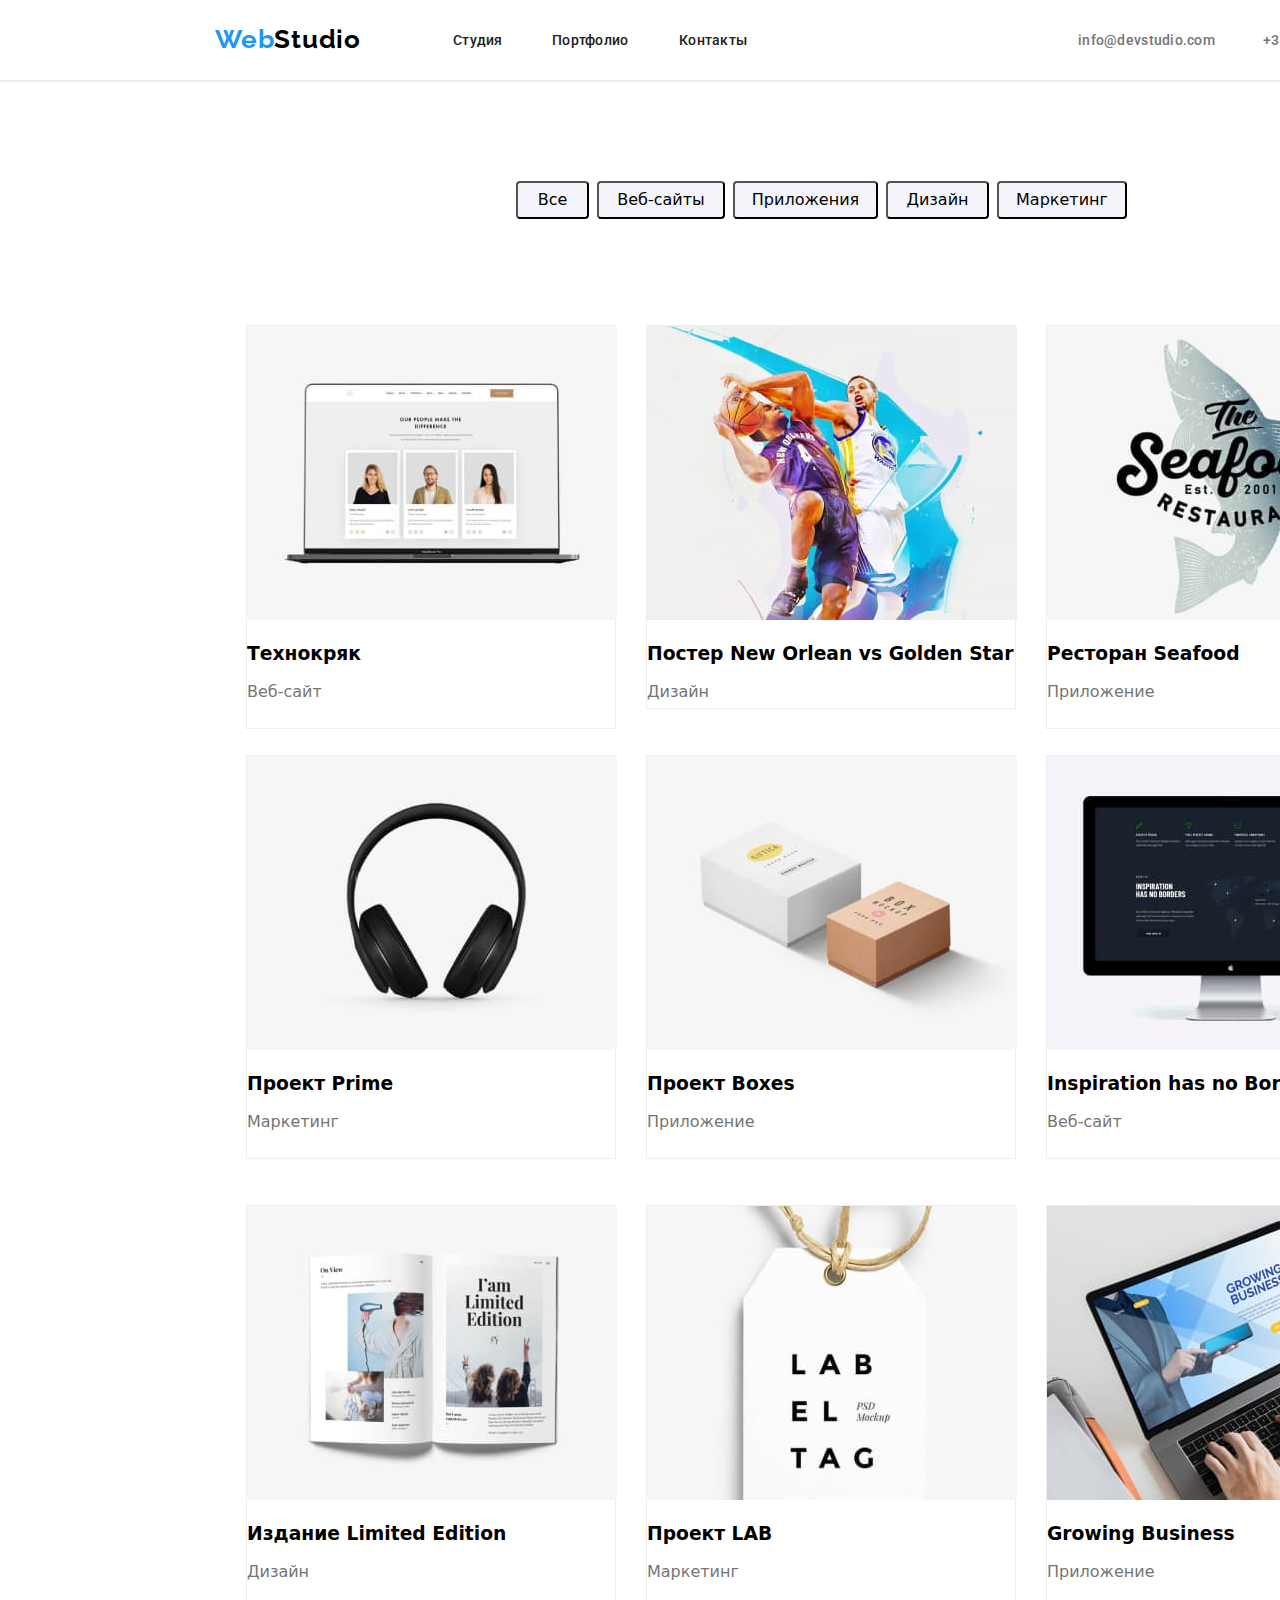
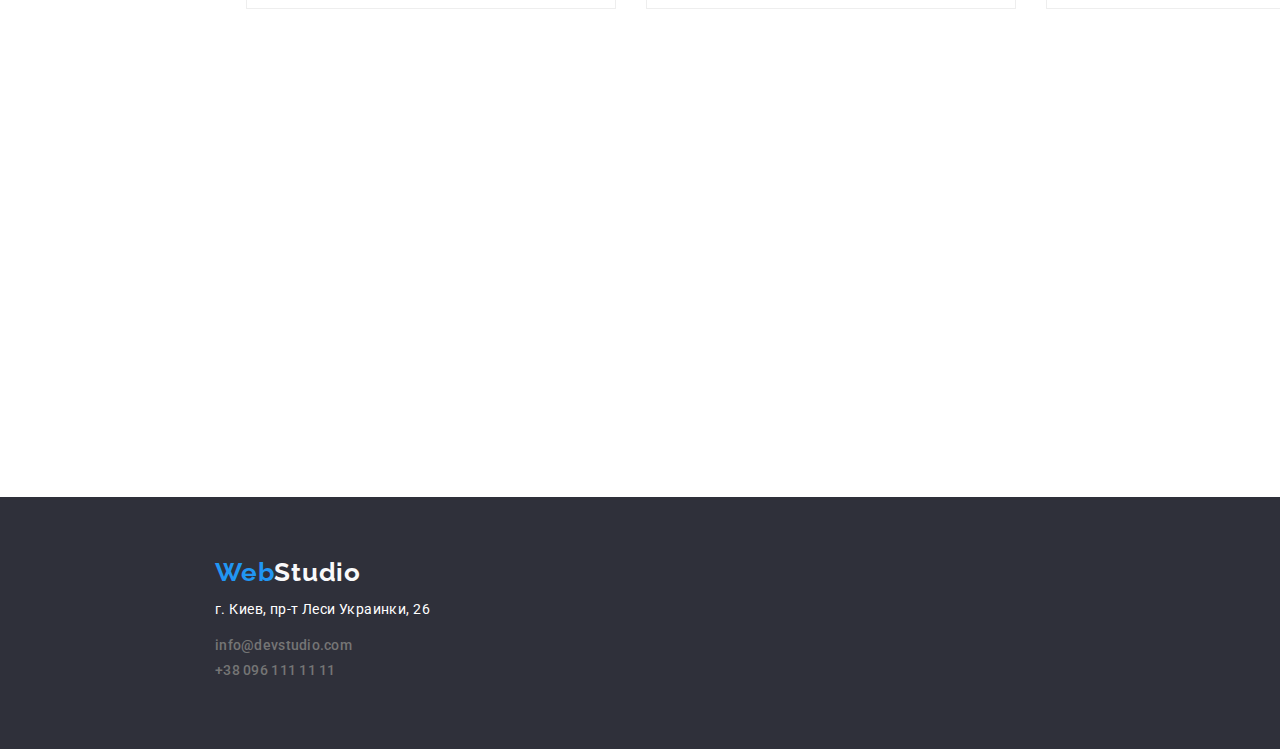
==== portfolio.html @ b2c2e7e1 "c" ====
<!DOCTYPE html>
<html lang="ru">

<head>

    <meta charset="UTF-8">
    <meta name="viewport" content="width=device-width, initial-scale=1.0">
    <title>Portfolio</title>
    <link rel="stylesheet" href="https://cdnjs.cloudflare.com/ajax/libs/modern-normalize/1.0.0/modern-normalize.min.css">
    <link rel="stylesheet" href="css/style.css">
    <link rel="preconnect" href="https://fonts.gstatic.com">
    <link href="https://fonts.googleapis.com/css2?family=Roboto:wght@400;500;700;900&display=swap" rel="stylesheet">
    <link rel="preconnect" href="https://fonts.gstatic.com">
    <link href="https://fonts.googleapis.com/css2?family=Raleway:wght@700&display=swap" rel="stylesheet">
</head>

<body>
    <!--шапка-->
    <header>

        <nav class="header-nav"> 
            <a href="" class="logos"><span class="logos1">Web</span>Studio</a>
            <ul >
                <li>
                    <a href="./index.html" class="studio">Студия</a>
                </li>
                <li><a href="./portfolio.html" class="portfolio">Портфолио</a></li>
                <li><a href="" class="contacts">Контакты</a></li>
            </ul>
        </nav>
        <ul>
            <li><a href="mailto:info@devstudio.com" class="mails">info@devstudio.com</a></li>
            <li><a href="tel:+380961111111" class="phones">+38 096 111 11 11</a></li>
        </ul>
    </header>
    <!--Основной контент-->
    <main class="line">
        <!--Фильтры-->
        <section class="filters">
            <h1></h1>
            <button type="button" class="vse">Все</button>
            <button type="button" class="sites">Веб-сайты</button>
            <button type="button" class="apps">Приложения</button>
            <button type="button" class="decinger">Дизайн</button>
            <button type="button" class="marketings">Маркетинг</button>
        </section>
        <!--Проекты-->
        <div class="mains">
            <section class="portfolios">
            <h2></h2>
            <ul>
                <li class="project-1">
                    <img src="./images/portfolio/website.jpg" alt="технокряк" width="370" height="294">
                    <h3 class="project-title">Технокряк</h3>
                    <p class="project-title">Веб-сайт</p>
                </li>
                <li class="project-2">
                    <img src="./images/portfolio/desinger.jpg" alt="постер" width="370" height="294">
                    <h3>Постер New Orlean vs Golden Star</h3>
                    <p>Дизайн</p>
                </li>
                <li class="project-3">
                    <img src="./images/portfolio/app.jpg" alt="ресторан" width="370" height="294">
                    <h3>Ресторан Seafood</h3>
                    <p>Приложение</p>
                </li>
                <li class="project-4">
                    <img src="./images/portfolio/marketing.jpg" alt="маркетинг" width="370" height="294">
                    <h3>Проект Prime</h3>
                    <p>Маркетинг</p>
                </li>
                <li class="project-5">
                    <img src="./images/portfolio/apps.jpg" alt="приложение" width="370" height="294">
                    <h3>Проект Boxes</h3>
                    <p>Приложение</p>
                </li>
                <li class="project-6">
                    <img src="./images/portfolio/inspiration.jpg" alt="веб-сайт" >
                    <h3>Inspiration has no Borders</h3>
                    <p>Веб-сайт</p>
                </li>
                <li class="project-7">
                    <img src="./images/portfolio/weblimitededition.jpg" alt="дизайн">
                    <h3>Издание Limited Edition</h3>
                    <p>Дизайн</p>
                </li>
                <li class="project-8">
                    <img src="./images/portfolio/lab.jpg" alt="маркетинг2">
                    <h3>Проект LAB</h3>
                    <p>Маркетинг</p>
                </li>
                <li class="project-9">
                    <img src="./images/portfolio/business.jpg" alt="бихнес">
                    <h3>Growing Business</h3>
                    <p>Приложение</p>
                </li>

            </ul>
        </section>
        </div>
    </main>
    <footer class="footer-nav">
        <a href="" class="web"><span class="logo1">Web</span>Studio</a>
        <address class="address">г. Киев, пр-т Леси Украинки, 26</address>
        <ul>
            <li><a href="mailto:info@devstudio.com" class="contacts5">info@devstudio.com</a></li>
            <li><a href="tel:+380961111111" class="contacts6">+38 096 111 11 11</a></li>
        </ul>
    </footer>
</body>

</html>
---- css/style.css ----
/*фон основной страницы*/
.body {
  font-family: "Raleway", sans-serif;
  font-family: "Roboto", sans-serif;
  background: #f5f4fa;
  color: #757575;
}

a {
  text-decoration: none;
}
ul {
  list-style: none;
}
p {
  color: #757575;
}
/*логотип основной страницы*/
.logo {
  position: absolute;
  width: 145px;
  height: 31px;
  left: 215px;
  top: 24px;

  font-family: Raleway;
  font-style: normal;
  font-weight: bold;
  font-size: 26px;
  line-height: 31px;

  letter-spacing: 0.03em;

  color: #0d0d0e;
}
.top-nav {
  position: absolute;
  width: 1600px;
  height: 80px;
  left: 0px;
  top: 0px;

  background: #ffffff;
}
.logo:hover,
.logo:focus {
  color: #2196f3;
}

.saite-nav {
  position: absolute;
  width: 294px;
  height: 16px;
  left: 453px;
  top: 32px;
  color: #0d0d0e;
}
.saite-nav:hover,
.saite-nav:focus {
  color: #2196f3;
}
.portfolio {
  position: absolute;
  width: 77px;
  height: 16px;
  left: 552px;
  top: 32px;

  font-family: Roboto;
  font-style: normal;
  font-weight: 500;
  font-size: 14px;
  line-height: 16px;
  letter-spacing: 0.02em;

  color: #212121;
}
.portfolio:hover,
.portfolio:focus {
  color: #2196f3;
}
.contacts {
  position: absolute;
  width: 68px;
  height: 16px;
  left: 679px;
  top: 32px;

  font-family: Roboto;
  font-style: normal;
  font-weight: 500;
  font-size: 14px;
  line-height: 16px;
  letter-spacing: 0.02em;

  color: #212121;
}
.contacts:hover,
.contacts:focus {
  color: #2196f3;
}
.mail {
  position: absolute;
  width: 135px;
  height: 16px;
  left: 1078px;
  top: 32px;

  font-family: Roboto;
  font-style: normal;
  font-weight: 500;
  font-size: 14px;
  line-height: 16px;
  letter-spacing: 0.02em;

  color: #757575;
}

.phone {
  position: absolute;
  width: 122px;
  height: 16px;
  left: 1263px;
  top: 32px;

  font-family: Roboto;
  font-style: normal;
  font-weight: 500;
  font-size: 14px;
  line-height: 16px;
  letter-spacing: 0.02em;

  color: #757575;
}
/*баннер*/
.head {
  position: absolute;
  width: 1600px;
  height: 600px;
  left: 0px;
  top: 80px;

  background: #2f303a;
}
.head-text {
  position: absolute;
  width: 696px;
  height: 120px;
  left: 452px;
  top: 200px;

  font-family: Roboto;
  font-style: normal;
  font-weight: 900;
  font-size: 44px;
  line-height: 60px;

  text-align: center;
  letter-spacing: 0.06em;
  text-transform: uppercase;

  color: #ffffff;
  margin-top: 200px 452px 280px 452px;
}
/*кнопка на баннере*/
.button-head {
  position: absolute;
  width: 200px;
  height: 50px;
  left: 700px;
  top: 400px;
  padding: 10px 32px;
  margin: 10px 32px;
  background: #2196f3;
  box-shadow: 0px 4px 4px rgba(0, 0, 0, 0.15);
  border-radius: 4px;
}
.buttons {
  color: #ffffff;
}

/*нпши приимущества*/
.feature1 {
  position: absolute;
  width: 270px;
  height: 101px;
  left: 215px;
  top: 774px;
}
.feature2 {
  position: absolute;
  width: 270px;
  height: 101px;
  left: 515px;
  top: 774px;
}
.feature3 {
  position: absolute;
  width: 270px;
  height: 101px;
  left: 815px;
  top: 774px;
}
.feature4 {
  position: absolute;
  width: 270px;
  height: 101px;
  left: 1115px;
  top: 774px;
}
/*чем мы занимаемся*/
.what-we-do {
  position: absolute;
  width: 615px;
  height: 42px;
  left: 490px;
  top: 969px;

  font-family: Roboto;
  font-style: normal;
  font-weight: bold;
  font-size: 36px;
  line-height: 42px;
  text-align: center;
  letter-spacing: 0.03em;

  color: #212121;
}
.box1 {
  position: absolute;
  width: 370px;
  height: 294px;
  left: 215px;
  top: 1061px;
}
.box2 {
  position: absolute;
  width: 370px;
  height: 294px;
  left: 615px;
  top: 1061px;
}
.box3 {
  position: absolute;
  width: 370px;
  height: 294px;
  left: 1015px;
  top: 1061px;
}
/*наша команлда*/
.we {
  position: absolute;
  width: 1600px;
  height: 648px;
  left: 0px;
  top: 1449px;

  background: #f5f4fa;
}
.we1 {
  position: absolute;
  width: 615px;
  height: 42px;
  left: 490px;
  top: 94px;

  font-family: Roboto;
  font-style: normal;
  font-weight: bold;
  font-size: 36px;
  line-height: 42px;
  text-align: center;
  letter-spacing: 0.03em;

  color: #212121;
}
.team-card-1 {
  position: absolute;
  width: 270px;
  height: 368px;
  left: 215px;
  top: 200px;

  background: #ffffff;

  box-shadow: 0px 1px 3px rgba(0, 0, 0, 0.12), 0px 1px 1px rgba(0, 0, 0, 0.14),
    0px 2px 1px rgba(0, 0, 0, 0.2);
  border-radius: 0px 0px 4px 4px;
}
.team-card-2 {
  position: absolute;
  width: 270px;
  height: 368px;
  left: 515px;
  top: 200px;
  background: #ffffff;

  box-shadow: 0px 1px 3px rgba(0, 0, 0, 0.12), 0px 1px 1px rgba(0, 0, 0, 0.14),
    0px 2px 1px rgba(0, 0, 0, 0.2);
  border-radius: 0px 0px 4px 4px;
}
.team-card-3 {
  position: absolute;
  width: 270px;
  height: 368px;
  left: 815px;
  top: 200px;

  background: #ffffff;

  box-shadow: 0px 1px 3px rgba(0, 0, 0, 0.12), 0px 1px 1px rgba(0, 0, 0, 0.14),
    0px 2px 1px rgba(0, 0, 0, 0.2);
  border-radius: 0px 0px 4px 4px;
}
.team-card-4 {
  position: absolute;
  width: 270px;
  height: 368px;
  left: 1115px;
  top: 200px;

  background: #ffffff;

  box-shadow: 0px 1px 3px rgba(0, 0, 0, 0.12), 0px 1px 1px rgba(0, 0, 0, 0.14),
    0px 2px 1px rgba(0, 0, 0, 0.2);
  border-radius: 0px 0px 4px 4px;
}
.ihor1 {
  text-align: center;
  letter-spacing: 0.03em;
}
/*футер с лого и контактами*/
.footer-nav {
  position: absolute;
  width: 1600px;
  height: 648px;
  left: 0px;
  top: 1449px;


background: #2F303A;
}
.web {
  position: absolute;
  width: 145px;
  height: 31px;
  left: 215px;
  top: 60px;

  font-family: Raleway;
  font-style: normal;
  font-weight: bold;
  font-size: 26px;
  line-height: 31px;

  letter-spacing: 0.03em;

  color: #f9f9fa;
}
.address {
  position: absolute;
  width: 231px;
  height: 21px;
  left: 215px;
  top: 100px;

  font-family: Roboto;
  font-style: normal;
  font-weight: normal;
  font-size: 14px;
  line-height: 24px;

  letter-spacing: 0.03em;

  color: #ffffff;
}
.contacts2 {
  position: absolute;
  width: 231px;
  height: 21px;
  left: 170px;
  top: 120px;

  font-family: Roboto;
  font-style: normal;
  font-weight: normal;
  font-size: 14px;
  line-height: 24px;

  color: #757575;
}
.logo1 {
  color: #2196f3;
}

/*фон и шрифты*/
.body {
  font-family: "Raleway", sans-serif;
  font-family: "Roboto", sans-serif;
  position: absolute;
  width: 370px;
  height: 404px;
  left: 1015px;
  top: 1130px;

  background: #ffffff;
  border: 1px solid #eeeeee;
  box-sizing: border-box;
}
a {
  text-decoration: none;
}
ul {
  list-style: none;
}
p {
  color: #757575;
}
/*логотип*/
.logos {
  position: absolute;
  width: 145px;
  height: 31px;
  left: 215px;
  top: 24px;

  font-family: Raleway;
  font-style: normal;
  font-weight: bold;
  font-size: 26px;
  line-height: 31px;

  letter-spacing: 0.03em;
  color: black;
}
.logos:hover,
.logos:focus {
  color: #2196f3;
}
.logos1 {
  color: #2196f3;
}
/*основная навигация*/
.header-nav {
  position: absolute;
  width: 1600px;
  height: 80px;
  left: 0px;
  top: 0px;

  background: #ffffff;
}
.line {
  position: absolute;
  width: 1600px;
  height: 0px;
  left: 0px;
  top: 80px;

  border: 1px solid #ececec;
}
.studio {
  position: absolute;
  width: 49px;
  height: 16px;
  left: 453px;
  top: 32px;

  font-family: Roboto;
  font-style: normal;
  font-weight: 500;
  font-size: 14px;
  line-height: 16px;
  letter-spacing: 0.02em;

  color: #212121;
}
.studio:hover,
.studio:focus,
.portfolio:hover,
.portfolio:focus,
.contacts:hover,
.contcts:focus {
  color: #2196f3;
}
.portfolio {
  position: absolute;
  width: 77px;
  height: 16px;
  left: 552px;
  top: 32px;
}
.contacts {
  position: absolute;
  width: 68px;
  height: 16px;
  left: 679px;
  top: 32px;

  font-family: Roboto;
  font-style: normal;
  font-weight: 500;
  font-size: 14px;
  line-height: 16px;
  letter-spacing: 0.02em;

  color: #212121;
}
.mails {
  position: absolute;
  width: 135px;
  height: 16px;
  left: 1078px;
  top: 32px;

  font-family: Roboto;
  font-style: normal;
  font-weight: 500;
  font-size: 14px;
  line-height: 16px;
  letter-spacing: 0.02em;

  color: #757575;
}
.phones {
  position: absolute;
  width: 122px;
  height: 16px;
  left: 1263px;
  top: 32px;

  font-family: Roboto;
  font-style: normal;
  font-weight: 500;
  font-size: 14px;
  line-height: 16px;
  letter-spacing: 0.02em;

  color: #757575;
}
/*основной блок*/
.mains {
  position: absolute;
  width: 1000px;
  height: 1000px;
  left: 30px;
  top: 174px;
}
/*фильтр*/
.filters {
  position: absolute;
  width: 300px;
  height: 54px;
  left: 20px;
  top: 174px

  filters: drop-shadow(0px 4px 4px rgba(0, 0, 0, 0.25));
}
/*навигация по проектам*/
.vse {
  position: absolute;
  width: 73px;
  height: 38px;
  left: 495px;
  top: 100px;
 
  background: #f5f4fa;
  border-radius: 4px;
}
.sites {
  position: absolute;
  width: 128px;
  height: 38px;
  left: 576px;
  top: 100px;

  background: #f5f4fa;
  border-radius: 4px;
}
.apps {
  position: absolute;
  width: 145px;
  height: 38px;
  left: 712px;
  top: 100px;
  background: #f5f4fa;
  border-radius: 4px;
}
.decinger {
  position: absolute;
  width: 103px;
  height: 38px;
  left: 865px;
  top: 100px;

  background: #f5f4fa;
  border-radius: 4px;
}
.marketings {
  position: absolute;
  width: 130px;
  height: 38px;
  left: 976px;
  top: 100px;

  background: #f5f4fa;
  border-radius: 4px;
}

/*наши проекты*/
.project-1 {
  position: absolute;
  width: 370px;
  height: 404px;
  left: 215px;
  top: 70px;

  background: #ffffff;
  border: 1px solid #eeeeee;
  box-sizing: border-box;
}

.project-2 {
  position: absolute;
  width: 370px;
  height: 384px;
  left: 615px;
  top: 70px;
  background: #ffffff;
  border: 1px solid #eeeeee;
  box-sizing: border-box;
}
.project-3 {
  position: absolute;
  width: 370px;
  height: 404px;
  left: 1015px;
  top: 70px;
  background: #ffffff;
  border: 1px solid #eeeeee;
  box-sizing: border-box;
}
.project-4 {
  position: absolute;
  width: 370px;
  height: 404px;
  left: 215px;
  top: 500px;

  background: #ffffff;
  border: 1px solid #eeeeee;
  box-sizing: border-box;
}
.project-5 {
  position: absolute;
  width: 370px;
  height: 404px;
  left: 615px;
  top: 500px;

  background: #ffffff;
  border: 1px solid #eeeeee;
  box-sizing: border-box;
}
.project-6 {
  position: absolute;
  width: 370px;
  height: 404px;
  left: 1015px;
  top: 500px;

  background: #ffffff;
  border: 1px solid #eeeeee;
  box-sizing: border-box;
}
.project-7 {
  position: absolute;
  width: 370px;
  height: 404px;
  left: 215px;
  top: 950px;

  background: #ffffff;
  border: 1px solid #eeeeee;
  box-sizing: border-box;
}
.project-8 {
  position: absolute;
  width: 370px;
  height: 404px;
  left: 615px;
  top: 950px;
  background: #ffffff;
  border: 1px solid #eeeeee;
  box-sizing: border-box;
}
.project-9 {
  position: absolute;
  width: 370px;
  height: 404px;
  left: 1015px;
  top: 950px;

  background: #ffffff;
  border: 1px solid #eeeeee;
  box-sizing: border-box;
}
/*футер*/
.footer-nav {
  position: absolute;
  width: 1600px;
  height: 252px;
  left: 0px;
  top: 2097px;

  background: #2f303a;
}
/*футер лого*/
.web {
  position: absolute;
  width: 145px;
  height: 31px;
  left: 215px;
  top: 60px;

  font-family: Raleway;
  font-style: normal;
  font-weight: bold;
  font-size: 26px;
  line-height: 31px;
  /* identical to box height */

  letter-spacing: 0.03em;

  color: #f9f9fa;
}
.address {
  position: absolute;
  width: 231px;
  height: 21px;
  left: 215px;
  top: 100px;

  font-family: Roboto;
  font-style: normal;
  font-weight: normal;
  font-size: 14px;
  line-height: 24px;
  /* or 171% */

  letter-spacing: 0.03em;

  color: #ffffff;
}
.contacts2 {
  position: absolute;
  width: 231px;
  height: 21px;
  left: 215px;
  top: 130px;

  font-family: Roboto;
  font-style: normal;
  font-weight: normal;
  font-size: 14px;
  line-height: 24px;
  /* or 171% */

  color: #757575;
}

.contacts3 {
  
position: absolute;
width: 231px;
height: 21px;
left: 215px;
top: 140px;

font-family: Roboto;
font-style: normal;
font-weight: normal;
font-size: 14px;
line-height: 24px;
/* or 171% */

letter-spacing: 0.03em;

color: rgba(255, 255, 255, 0.6);
}
.contacts4 {
position: absolute;
width: 231px;
height: 21px;
left: 215px;
top: 165px;

  font-family: Roboto;
  font-style: normal;
  font-weight: 500;
  font-size: 14px;
  line-height: 16px;
  letter-spacing: 0.02em;

  color: #757575;
}
.logo1 {
  color: #2196f3;
}
.contacts5 {
position: absolute;
width: 231px;
height: 21px;
left: 215px;
top: 140px;

  font-family: Roboto;
  font-style: normal;
  font-weight: 500;
  font-size: 14px;
  line-height: 16px;
  letter-spacing: 0.02em;

  color: #757575;
}
.contacts6 {
position: absolute;
width: 231px;
height: 21px;
left: 215px;
top: 165px;

  font-family: Roboto;
  font-style: normal;
  font-weight: 500;
  font-size: 14px;
  line-height: 16px;
  letter-spacing: 0.02em;

  color: #757575;
}
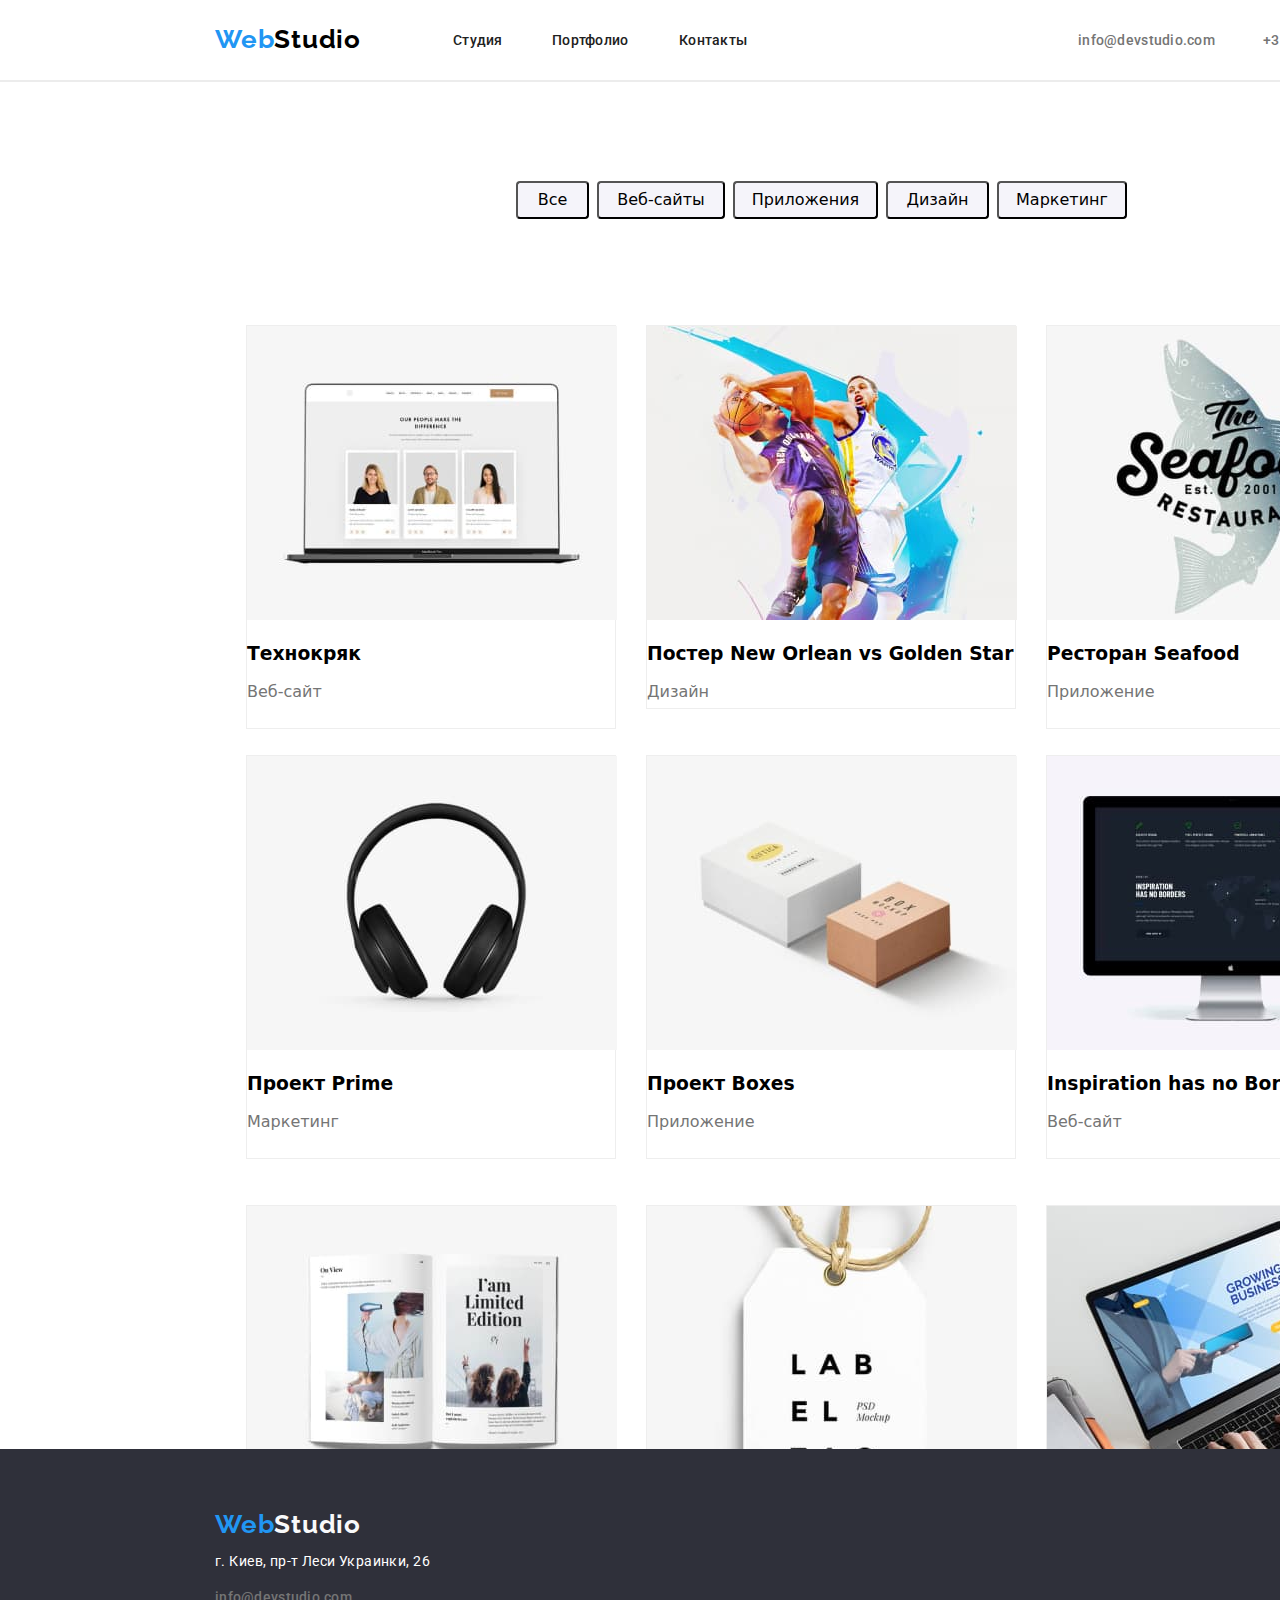
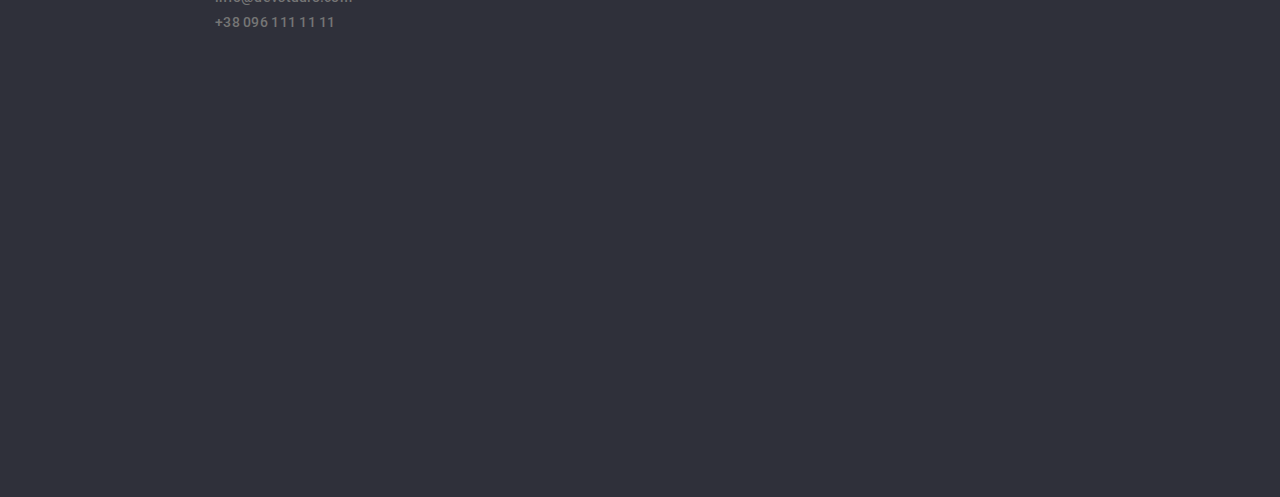
==== commit fc2cba28: "qqq" ====
--- a/portfolio.html
+++ b/portfolio.html
@@ -22,7 +22,7 @@
             <a href="" class="logos"><span class="logos1">Web</span>Studio</a>
             <ul >
                 <li>
-                    <a href="./index.html" class="studio">Студия</a>
+                    <a href="./index.html"  class="studio">Студия</a>
                 </li>
                 <li><a href="./portfolio.html" class="portfolio">Портфолио</a></li>
                 <li><a href="" class="contacts">Контакты</a></li>
@@ -37,7 +37,7 @@
     <main class="line">
         <!--Фильтры-->
         <section class="filters">
-            <h1></h1>
+            <h1 class="visually" >Портфолио</h1>
             <button type="button" class="vse">Все</button>
             <button type="button" class="sites">Веб-сайты</button>
             <button type="button" class="apps">Приложения</button>
@@ -47,50 +47,50 @@
         <!--Проекты-->
         <div class="mains">
             <section class="portfolios">
-            <h2></h2>
+            <h2 class="visually" >Проекты</h2>
             <ul>
                 <li class="project-1">
-                    <img src="./images/portfolio/website.jpg" alt="технокряк" width="370" height="294">
+                  <a href="">  <img src="./images/portfolio/website.jpg" alt="технокряк" width="370" height="294"></a>
                     <h3 class="project-title">Технокряк</h3>
                     <p class="project-title">Веб-сайт</p>
                 </li>
                 <li class="project-2">
-                    <img src="./images/portfolio/desinger.jpg" alt="постер" width="370" height="294">
+                    <a href=""><img src="./images/portfolio/desinger.jpg" alt="постер" width="370" height="294"></a>
                     <h3>Постер New Orlean vs Golden Star</h3>
                     <p>Дизайн</p>
                 </li>
                 <li class="project-3">
-                    <img src="./images/portfolio/app.jpg" alt="ресторан" width="370" height="294">
+                <a href=""> <img src="./images/portfolio/app.jpg" alt="ресторан" width="370" height="294"></a>
                     <h3>Ресторан Seafood</h3>
                     <p>Приложение</p>
                 </li>
                 <li class="project-4">
-                    <img src="./images/portfolio/marketing.jpg" alt="маркетинг" width="370" height="294">
+                    <a href=""><img src="./images/portfolio/marketing.jpg" alt="маркетинг" width="370" height="294"></a>
                     <h3>Проект Prime</h3>
                     <p>Маркетинг</p>
                 </li>
                 <li class="project-5">
-                    <img src="./images/portfolio/apps.jpg" alt="приложение" width="370" height="294">
+                <a href=""> <img src="./images/portfolio/apps.jpg" alt="приложение" width="370" height="294"></a>
                     <h3>Проект Boxes</h3>
                     <p>Приложение</p>
                 </li>
                 <li class="project-6">
-                    <img src="./images/portfolio/inspiration.jpg" alt="веб-сайт" >
+                <a href=""> <img src="./images/portfolio/inspiration.jpg" alt="веб-сайт" ></a>
                     <h3>Inspiration has no Borders</h3>
                     <p>Веб-сайт</p>
                 </li>
                 <li class="project-7">
-                    <img src="./images/portfolio/weblimitededition.jpg" alt="дизайн">
+                <a href="">  <img src="./images/portfolio/weblimitededition.jpg" alt="дизайн"></a>
                     <h3>Издание Limited Edition</h3>
                     <p>Дизайн</p>
                 </li>
                 <li class="project-8">
-                    <img src="./images/portfolio/lab.jpg" alt="маркетинг2">
+                <a href="">   <img src="./images/portfolio/lab.jpg" alt="маркетинг2"></a>
                     <h3>Проект LAB</h3>
                     <p>Маркетинг</p>
                 </li>
                 <li class="project-9">
-                    <img src="./images/portfolio/business.jpg" alt="бихнес">
+                <a href="">  <img src="./images/portfolio/business.jpg" alt="бихнес"> </a>
                     <h3>Growing Business</h3>
                     <p>Приложение</p>
                 </li>
--- a/css/style.css
+++ b/css/style.css
@@ -48,12 +48,20 @@
 }
 
 .saite-nav {
+  font-family: Roboto;
+  font-style: normal;
+  font-weight: 500;
+  font-size: 14px;
   position: absolute;
   width: 294px;
   height: 16px;
   left: 453px;
   top: 32px;
-  color: #0d0d0e;
+
+  
+  line-height: 16px;
+  letter-spacing: 0.02em;
+  color: #212121;
 }
 .saite-nav:hover,
 .saite-nav:focus {
@@ -167,7 +175,7 @@
   position: absolute;
   width: 200px;
   height: 50px;
-  left: 700px;
+  left: 675px;
   top: 400px;
   padding: 10px 32px;
   margin: 10px 32px;
@@ -176,9 +184,43 @@
   border-radius: 4px;
 }
 .buttons {
-  color: #ffffff;
-}
-
+  position: absolute;
+  width: 200px;
+  height: 50px;
+  left: 675px;
+  top: 400px;
+  padding: 10px 32px;
+  margin: 10px 32px;
+  background: #2196F3;
+box-shadow: 0px 4px 4px rgba(0, 0, 0, 0.15);
+border-radius: 4px;
+  
+  
+}
+
+.but{
+  position: absolute;
+  width: 200px;
+ 
+  left: 1px;
+  top: 8px;
+
+font-family: Roboto;
+font-style: normal;
+font-weight: bold;
+font-size: 16px;
+line-height: 30px;
+/* identical to box height, or 187% */
+
+
+color: #ffffff;
+}
+.buttons:hover{
+
+background: #188CE8;
+box-shadow: 0px 4px 4px rgba(0, 0, 0, 0.15);
+border-radius: 4px;
+}
 /*нпши приимущества*/
 .feature1 {
   position: absolute;
@@ -253,7 +295,7 @@
   width: 1600px;
   height: 648px;
   left: 0px;
-  top: 1449px;
+  top: 1600px;
 
   background: #f5f4fa;
 }
@@ -262,7 +304,7 @@
   width: 615px;
   height: 42px;
   left: 490px;
-  top: 94px;
+  top: 8px;
 
   font-family: Roboto;
   font-style: normal;
@@ -279,7 +321,7 @@
   width: 270px;
   height: 368px;
   left: 215px;
-  top: 200px;
+  top: 180px;
 
   background: #ffffff;
 
@@ -292,7 +334,7 @@
   width: 270px;
   height: 368px;
   left: 515px;
-  top: 200px;
+  top: 180px;
   background: #ffffff;
 
   box-shadow: 0px 1px 3px rgba(0, 0, 0, 0.12), 0px 1px 1px rgba(0, 0, 0, 0.14),
@@ -304,7 +346,7 @@
   width: 270px;
   height: 368px;
   left: 815px;
-  top: 200px;
+  top: 180px;
 
   background: #ffffff;
 
@@ -317,7 +359,7 @@
   width: 270px;
   height: 368px;
   left: 1115px;
-  top: 200px;
+  top: 180px;
 
   background: #ffffff;
 
@@ -566,6 +608,7 @@
  
   background: #f5f4fa;
   border-radius: 4px;
+  cursor: pointer;
 }
 .sites {
   position: absolute;
@@ -576,6 +619,7 @@
 
   background: #f5f4fa;
   border-radius: 4px;
+  cursor: pointer;
 }
 .apps {
   position: absolute;
@@ -585,6 +629,7 @@
   top: 100px;
   background: #f5f4fa;
   border-radius: 4px;
+  cursor: pointer;
 }
 .decinger {
   position: absolute;
@@ -595,6 +640,7 @@
 
   background: #f5f4fa;
   border-radius: 4px;
+  cursor: pointer;
 }
 .marketings {
   position: absolute;
@@ -605,6 +651,7 @@
 
   background: #f5f4fa;
   border-radius: 4px;
+cursor: pointer;
 }
 
 /*наши проекты*/
@@ -706,12 +753,12 @@
   box-sizing: border-box;
 }
 /*футер*/
-.footer-nav {
+.footer-nav1 {
   position: absolute;
   width: 1600px;
   height: 252px;
   left: 0px;
-  top: 2097px;
+  top: 2200px;
 
   background: #2f303a;
 }
@@ -839,3 +886,14 @@
 
   color: #757575;
 }
+.visually {
+display: none;
+}
+.vse:hover,
+.sites:hover,
+.apps:hover,
+.decinger:hover,
+.marketings:hover{
+  background: #2196F3;
+
+}
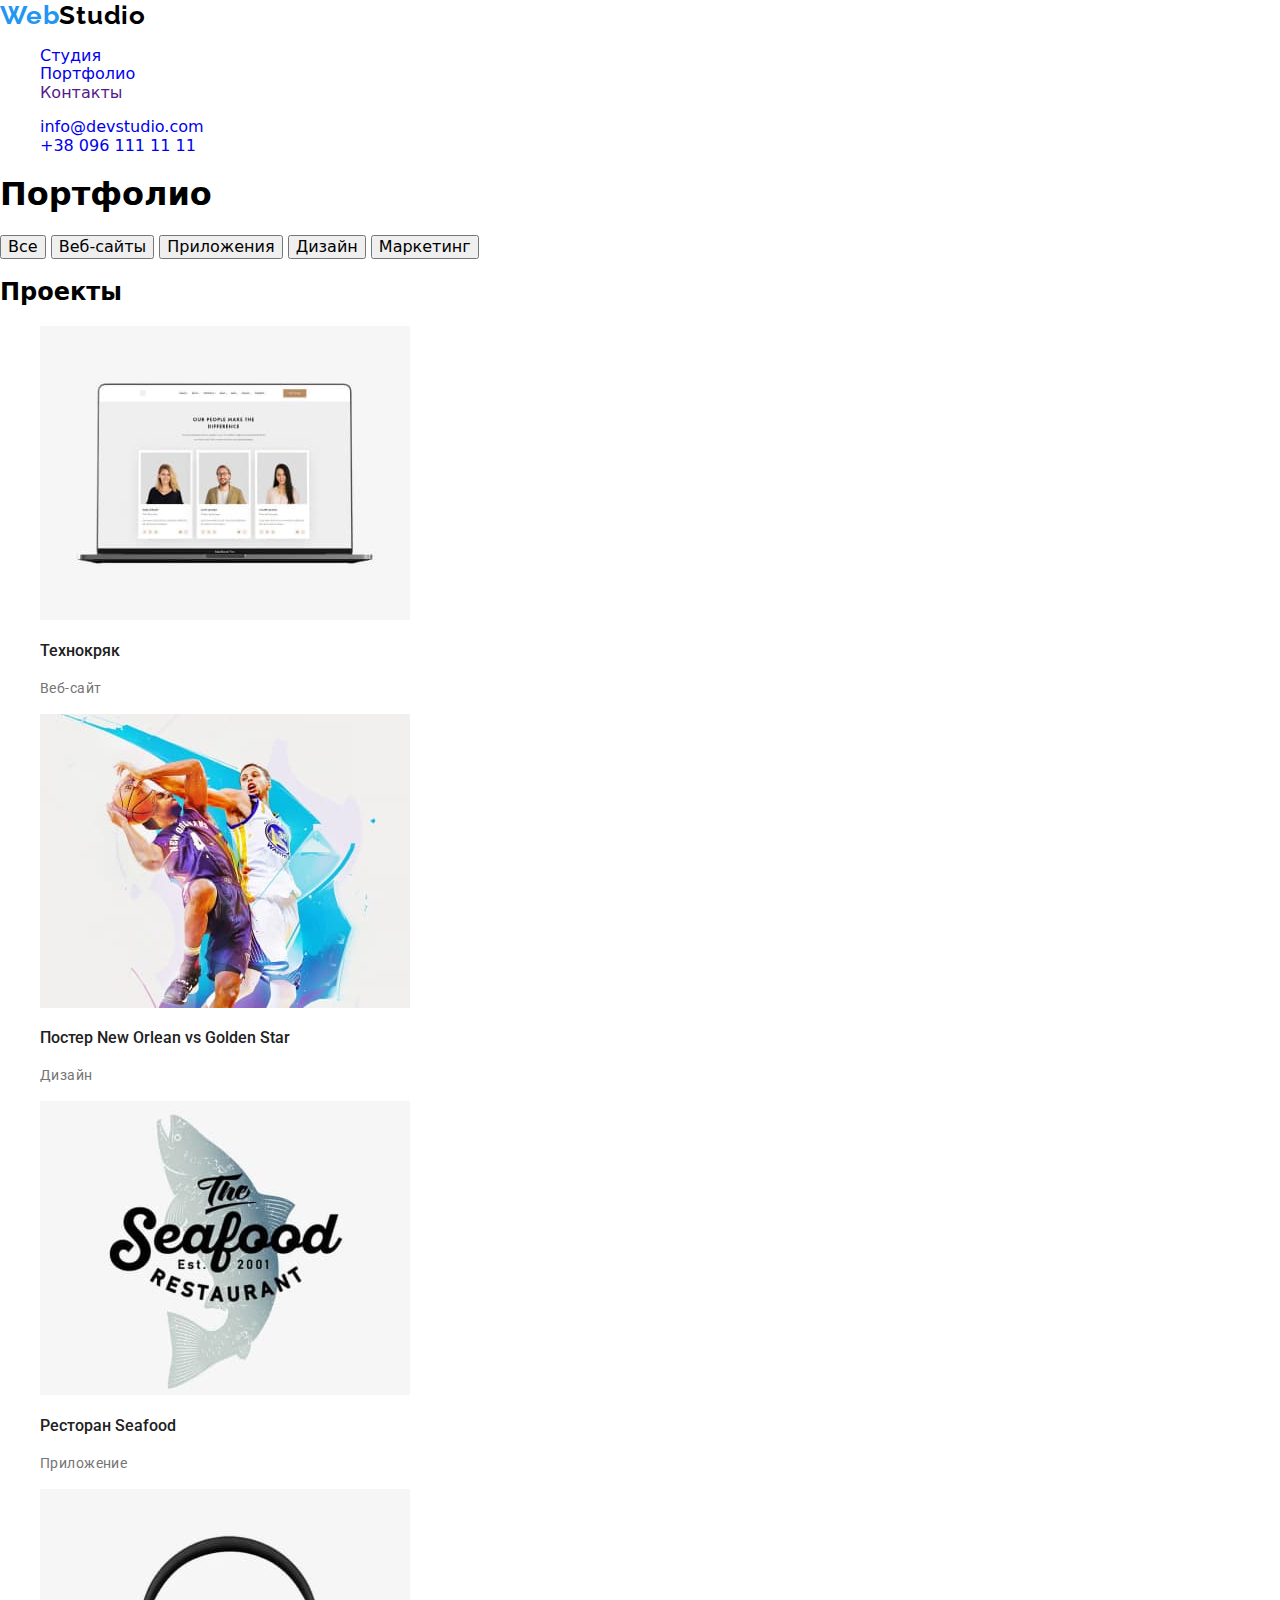
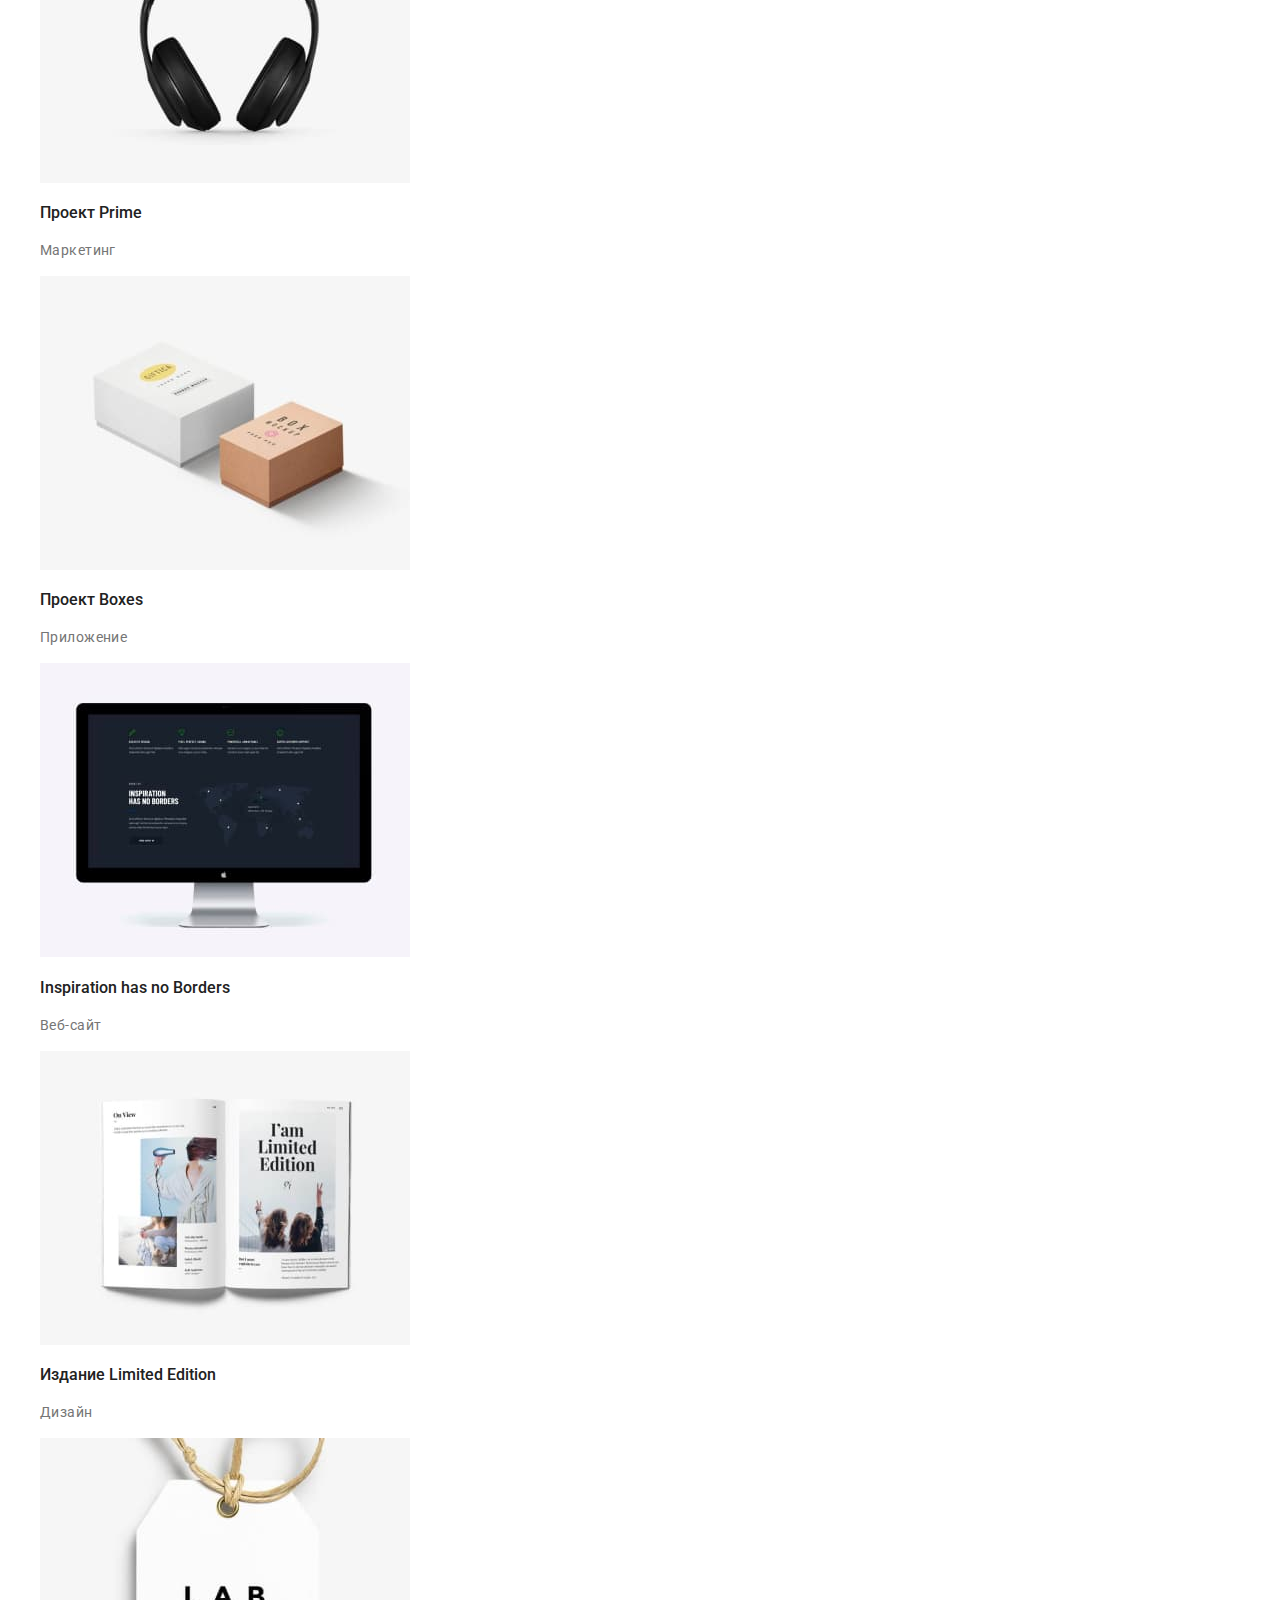
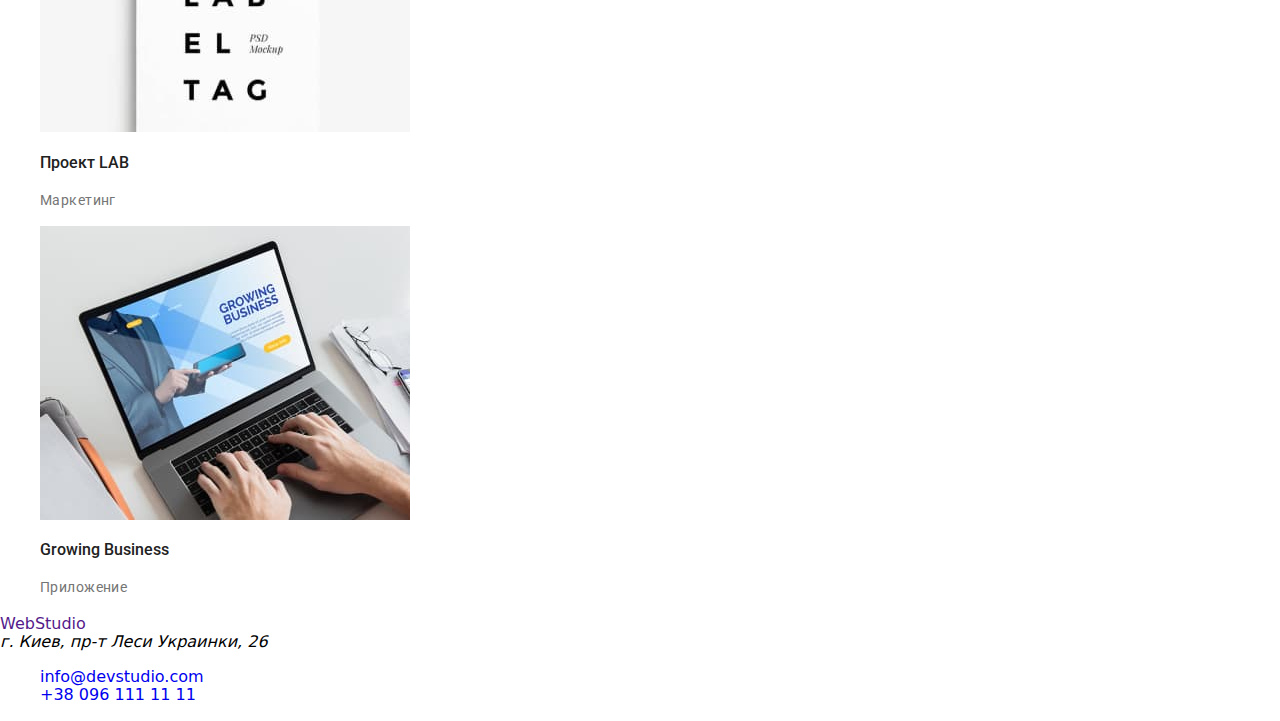
==== commit 196dce3f: "смотреть" ====
--- a/portfolio.html
+++ b/portfolio.html
@@ -18,8 +18,8 @@
     <!--шапка-->
     <header>
 
-        <nav class="header-nav"> 
-            <a href="" class="logos"><span class="logos1">Web</span>Studio</a>
+        <nav> 
+            <a href="" class="portfolio-logo">Web<span class="portfolio-logotipe">Studio</span></a>
             <ul >
                 <li>
                     <a href="./index.html"  class="studio">Студия</a>
--- a/css/style.css
+++ b/css/style.css
@@ -1,9 +1,17 @@
 /*фон основной страницы*/
+:root  {
+    --text-general-font: "Roboto",  sans-serif;
+    --prymory-text-color: #757575;
+    --title-text-color: #212121;
+    --whiet-text-color: #ffffff;
+    --hover-focus-color: #2196f3;
+    --black-text-color: #000000;
+    --background-fone: #2f303a;
+}
 .body {
+  font-family: "Roboto", sans-serif;
   font-family: "Raleway", sans-serif;
-  font-family: "Roboto", sans-serif;
-  background: #f5f4fa;
-  color: #757575;
+  background-color: #fff;
 }
 
 a {
@@ -13,67 +21,61 @@
   list-style: none;
 }
 p {
+  font-family: Roboto;
+  font-style: normal;
+  font-weight: normal;
+  font-size: 14px;
+  line-height: 24px;
+  /* or 171% */
+
+  letter-spacing: 0.03em;
   color: #757575;
 }
-/*логотип основной страницы*/
+
 .logo {
-  position: absolute;
-  width: 145px;
-  height: 31px;
-  left: 215px;
-  top: 24px;
-
-  font-family: Raleway;
-  font-style: normal;
-  font-weight: bold;
-  font-size: 26px;
-  line-height: 31px;
-
-  letter-spacing: 0.03em;
-
-  color: #0d0d0e;
-}
-.top-nav {
-  position: absolute;
-  width: 1600px;
-  height: 80px;
-  left: 0px;
-  top: 0px;
-
-  background: #ffffff;
+  font-family: Raleway;
+  font-style: normal;
+  font-weight: bold;
+  font-size: 26px;
+  line-height: 31px;
+  color: #2196f3;
+}
+.logotip {
+  font-family: Raleway;
+  font-style: normal;
+  font-weight: bold;
+  font-size: 26px;
+  line-height: 31px;
+  /* identical to box height */
+
+  letter-spacing: 0.03em;
+  color: #212121;
 }
 .logo:hover,
-.logo:focus {
-  color: #2196f3;
-}
-
-.saite-nav {
+.logotip:hover {
+  color: #2196f3;
+}
+/*site-nav*/
+.saite-nav .saite-nav1 {
   font-family: Roboto;
   font-style: normal;
   font-weight: 500;
   font-size: 14px;
-  position: absolute;
-  width: 294px;
-  height: 16px;
-  left: 453px;
-  top: 32px;
-
-  
   line-height: 16px;
   letter-spacing: 0.02em;
-  color: #212121;
-}
-.saite-nav:hover,
-.saite-nav:focus {
-  color: #2196f3;
-}
-.portfolio {
-  position: absolute;
-  width: 77px;
-  height: 16px;
-  left: 552px;
-  top: 32px;
-
+
+  color: var(--title-text-color);
+}
+/*.current {
+  
+
+  background: #2196f3;
+}*/
+.saite-nav1:hover,
+.saite-nav1:focus {
+  color: #2196f3;
+}
+.saite-contacts {
   font-family: Roboto;
   font-style: normal;
   font-weight: 500;
@@ -81,67 +83,13 @@
   line-height: 16px;
   letter-spacing: 0.02em;
 
-  color: #212121;
-}
-.portfolio:hover,
-.portfolio:focus {
-  color: #2196f3;
-}
-.contacts {
-  position: absolute;
-  width: 68px;
-  height: 16px;
-  left: 679px;
-  top: 32px;
-
-  font-family: Roboto;
-  font-style: normal;
-  font-weight: 500;
-  font-size: 14px;
-  line-height: 16px;
-  letter-spacing: 0.02em;
-
-  color: #212121;
-}
-.contacts:hover,
-.contacts:focus {
-  color: #2196f3;
-}
-.mail {
-  position: absolute;
-  width: 135px;
-  height: 16px;
-  left: 1078px;
-  top: 32px;
-
-  font-family: Roboto;
-  font-style: normal;
-  font-weight: 500;
-  font-size: 14px;
-  line-height: 16px;
-  letter-spacing: 0.02em;
-
   color: #757575;
 }
-
-.phone {
-  position: absolute;
-  width: 122px;
-  height: 16px;
-  left: 1263px;
-  top: 32px;
-
-  font-family: Roboto;
-  font-style: normal;
-  font-weight: 500;
-  font-size: 14px;
-  line-height: 16px;
-  letter-spacing: 0.02em;
-
-  color: #757575;
-}
-/*баннер*/
-.head {
+.saite-contacts:hover {
+  color: #2196f3;
+}
+/* bg*/
+/*.bg {
   position: absolute;
   width: 1600px;
   height: 600px;
@@ -149,115 +97,43 @@
   top: 80px;
 
   background: #2f303a;
-}
-.head-text {
-  position: absolute;
-  width: 696px;
-  height: 120px;
-  left: 452px;
-  top: 200px;
-
-  font-family: Roboto;
-  font-style: normal;
-  font-weight: 900;
-  font-size: 44px;
-  line-height: 60px;
-
-  text-align: center;
-  letter-spacing: 0.06em;
-  text-transform: uppercase;
-
-  color: #ffffff;
-  margin-top: 200px 452px 280px 452px;
-}
-/*кнопка на баннере*/
-.button-head {
-  position: absolute;
-  width: 200px;
-  height: 50px;
-  left: 675px;
-  top: 400px;
-  padding: 10px 32px;
-  margin: 10px 32px;
-  background: #2196f3;
+}*/
+/*hero-title*/
+.hero-title {
+  color: var(--title-text-color);
+}
+/*button*/
+.buttons {
+  background: #188ce8;
   box-shadow: 0px 4px 4px rgba(0, 0, 0, 0.15);
   border-radius: 4px;
 }
-.buttons {
-  position: absolute;
-  width: 200px;
-  height: 50px;
-  left: 675px;
-  top: 400px;
-  padding: 10px 32px;
-  margin: 10px 32px;
-  background: #2196F3;
-box-shadow: 0px 4px 4px rgba(0, 0, 0, 0.15);
-border-radius: 4px;
-  
-  
-}
-
-.but{
-  position: absolute;
-  width: 200px;
- 
-  left: 1px;
-  top: 8px;
-
-font-family: Roboto;
-font-style: normal;
-font-weight: bold;
-font-size: 16px;
-line-height: 30px;
-/* identical to box height, or 187% */
-
-
-color: #ffffff;
-}
-.buttons:hover{
-
-background: #188CE8;
-box-shadow: 0px 4px 4px rgba(0, 0, 0, 0.15);
-border-radius: 4px;
-}
-/*нпши приимущества*/
-.feature1 {
-  position: absolute;
-  width: 270px;
-  height: 101px;
-  left: 215px;
-  top: 774px;
-}
-.feature2 {
-  position: absolute;
-  width: 270px;
-  height: 101px;
-  left: 515px;
-  top: 774px;
-}
-.feature3 {
-  position: absolute;
-  width: 270px;
-  height: 101px;
-  left: 815px;
-  top: 774px;
-}
-.feature4 {
-  position: absolute;
-  width: 270px;
-  height: 101px;
-  left: 1115px;
-  top: 774px;
-}
-/*чем мы занимаемся*/
+.buttos:hover {
+  color: #2196f3;
+}
+.but {
+  font-family: Roboto;
+  font-style: normal;
+  font-weight: bold;
+  font-size: 16px;
+  line-height: 30px;
+  color: #ffffff;
+}
+
+/*sectio-about-us*/
+.about-us .section-about-us-title {
+  font-family: Roboto;
+  font-style: normal;
+  font-weight: bold;
+  font-size: 14px;
+  line-height: 16px;
+  letter-spacing: 0.03em;
+  text-transform: uppercase;
+
+  color: var(--title-text-color);
+}
+/*what-we-do*/
 .what-we-do {
-  position: absolute;
-  width: 615px;
-  height: 42px;
-  left: 490px;
-  top: 969px;
-
   font-family: Roboto;
   font-style: normal;
   font-weight: bold;
@@ -266,46 +142,10 @@
   text-align: center;
   letter-spacing: 0.03em;
 
-  color: #212121;
-}
-.box1 {
-  position: absolute;
-  width: 370px;
-  height: 294px;
-  left: 215px;
-  top: 1061px;
-}
-.box2 {
-  position: absolute;
-  width: 370px;
-  height: 294px;
-  left: 615px;
-  top: 1061px;
-}
-.box3 {
-  position: absolute;
-  width: 370px;
-  height: 294px;
-  left: 1015px;
-  top: 1061px;
-}
-/*наша команлда*/
-.we {
-  position: absolute;
-  width: 1600px;
-  height: 648px;
-  left: 0px;
-  top: 1600px;
-
-  background: #f5f4fa;
-}
-.we1 {
-  position: absolute;
-  width: 615px;
-  height: 42px;
-  left: 490px;
-  top: 8px;
-
+  color: var(--title-text-color);
+}
+/*our-team*/
+.we-1 {
   font-family: Roboto;
   font-style: normal;
   font-weight: bold;
@@ -314,586 +154,111 @@
   text-align: center;
   letter-spacing: 0.03em;
 
+  color: var(--title-text-color);
+}
+h3 {
+  font-family: Roboto;
+  font-style: normal;
+  font-weight: 500;
+  font-size: 16px;
+  line-height: 19px;
   color: #212121;
 }
-.team-card-1 {
-  position: absolute;
-  width: 270px;
-  height: 368px;
+/*footer*/
+.footer-logo {
+  font-family: Raleway;
+  font-style: normal;
+  font-weight: bold;
+  font-size: 26px;
+  line-height: 31px;
+  /* identical to box height */
+
+  letter-spacing: 0.03em;
+  color: #080808;
+}
+.footer-logo1 {
+  font-family: Raleway;
+  font-style: normal;
+  font-weight: bold;
+  font-size: 26px;
+  line-height: 31px;
+  color: #2196f3;
+}
+.footer-logo:hover,
+.footer-logo1:hover {
+  color: #2196f3;
+}
+.footer-address {
+  width: 231px;
+  height: 81px;
   left: 215px;
-  top: 180px;
-
-  background: #ffffff;
-
-  box-shadow: 0px 1px 3px rgba(0, 0, 0, 0.12), 0px 1px 1px rgba(0, 0, 0, 0.14),
-    0px 2px 1px rgba(0, 0, 0, 0.2);
-  border-radius: 0px 0px 4px 4px;
-}
-.team-card-2 {
-  position: absolute;
-  width: 270px;
-  height: 368px;
-  left: 515px;
-  top: 180px;
-  background: #ffffff;
-
-  box-shadow: 0px 1px 3px rgba(0, 0, 0, 0.12), 0px 1px 1px rgba(0, 0, 0, 0.14),
-    0px 2px 1px rgba(0, 0, 0, 0.2);
-  border-radius: 0px 0px 4px 4px;
-}
-.team-card-3 {
-  position: absolute;
-  width: 270px;
-  height: 368px;
-  left: 815px;
-  top: 180px;
-
-  background: #ffffff;
-
-  box-shadow: 0px 1px 3px rgba(0, 0, 0, 0.12), 0px 1px 1px rgba(0, 0, 0, 0.14),
-    0px 2px 1px rgba(0, 0, 0, 0.2);
-  border-radius: 0px 0px 4px 4px;
-}
-.team-card-4 {
-  position: absolute;
-  width: 270px;
-  height: 368px;
-  left: 1115px;
-  top: 180px;
-
-  background: #ffffff;
-
-  box-shadow: 0px 1px 3px rgba(0, 0, 0, 0.12), 0px 1px 1px rgba(0, 0, 0, 0.14),
-    0px 2px 1px rgba(0, 0, 0, 0.2);
-  border-radius: 0px 0px 4px 4px;
-}
-.ihor1 {
-  text-align: center;
-  letter-spacing: 0.03em;
-}
-/*футер с лого и контактами*/
-.footer-nav {
-  position: absolute;
-  width: 1600px;
-  height: 648px;
-  left: 0px;
-  top: 1449px;
-
-
-background: #2F303A;
-}
-.web {
-  position: absolute;
-  width: 145px;
-  height: 31px;
-  left: 215px;
-  top: 60px;
-
-  font-family: Raleway;
-  font-style: normal;
-  font-weight: bold;
-  font-size: 26px;
-  line-height: 31px;
-
-  letter-spacing: 0.03em;
-
-  color: #f9f9fa;
-}
-.address {
-  position: absolute;
-  width: 231px;
-  height: 21px;
-  left: 215px;
-  top: 100px;
-
-  font-family: Roboto;
-  font-style: normal;
-  font-weight: normal;
-  font-size: 14px;
-  line-height: 24px;
+  top: 2208px;
+}
+.addres {
+  font-family: Roboto;
+  font-style: normal;
+  font-weight: normal;
+  font-size: 14px;
+  line-height: 24px;
+  /* or 171% */
 
   letter-spacing: 0.03em;
 
   color: #ffffff;
 }
-.contacts2 {
-  position: absolute;
-  width: 231px;
-  height: 21px;
-  left: 170px;
-  top: 120px;
-
-  font-family: Roboto;
-  font-style: normal;
-  font-weight: normal;
-  font-size: 14px;
-  line-height: 24px;
-
-  color: #757575;
-}
-.logo1 {
-  color: #2196f3;
-}
-
-/*фон и шрифты*/
-.body {
-  font-family: "Raleway", sans-serif;
-  font-family: "Roboto", sans-serif;
-  position: absolute;
-  width: 370px;
-  height: 404px;
-  left: 1015px;
-  top: 1130px;
-
-  background: #ffffff;
-  border: 1px solid #eeeeee;
-  box-sizing: border-box;
-}
-a {
-  text-decoration: none;
-}
-ul {
-  list-style: none;
-}
-p {
-  color: #757575;
-}
-/*логотип*/
-.logos {
-  position: absolute;
-  width: 145px;
-  height: 31px;
-  left: 215px;
-  top: 24px;
-
-  font-family: Raleway;
-  font-style: normal;
-  font-weight: bold;
-  font-size: 26px;
-  line-height: 31px;
-
-  letter-spacing: 0.03em;
-  color: black;
-}
-.logos:hover,
-.logos:focus {
-  color: #2196f3;
-}
-.logos1 {
-  color: #2196f3;
-}
-/*основная навигация*/
-.header-nav {
-  position: absolute;
-  width: 1600px;
-  height: 80px;
-  left: 0px;
-  top: 0px;
-
-  background: #ffffff;
-}
-.line {
-  position: absolute;
-  width: 1600px;
-  height: 0px;
-  left: 0px;
-  top: 80px;
-
-  border: 1px solid #ececec;
-}
-.studio {
-  position: absolute;
-  width: 49px;
-  height: 16px;
-  left: 453px;
-  top: 32px;
-
-  font-family: Roboto;
-  font-style: normal;
-  font-weight: 500;
-  font-size: 14px;
-  line-height: 16px;
-  letter-spacing: 0.02em;
-
-  color: #212121;
-}
-.studio:hover,
-.studio:focus,
-.portfolio:hover,
-.portfolio:focus,
-.contacts:hover,
-.contcts:focus {
-  color: #2196f3;
-}
-.portfolio {
-  position: absolute;
-  width: 77px;
-  height: 16px;
-  left: 552px;
-  top: 32px;
-}
-.contacts {
-  position: absolute;
-  width: 68px;
-  height: 16px;
-  left: 679px;
-  top: 32px;
-
-  font-family: Roboto;
-  font-style: normal;
-  font-weight: 500;
-  font-size: 14px;
-  line-height: 16px;
-  letter-spacing: 0.02em;
-
-  color: #212121;
-}
-.mails {
-  position: absolute;
-  width: 135px;
-  height: 16px;
-  left: 1078px;
-  top: 32px;
-
-  font-family: Roboto;
-  font-style: normal;
-  font-weight: 500;
-  font-size: 14px;
-  line-height: 16px;
-  letter-spacing: 0.02em;
-
-  color: #757575;
-}
-.phones {
-  position: absolute;
-  width: 122px;
-  height: 16px;
-  left: 1263px;
-  top: 32px;
-
-  font-family: Roboto;
-  font-style: normal;
-  font-weight: 500;
-  font-size: 14px;
-  line-height: 16px;
-  letter-spacing: 0.02em;
-
-  color: #757575;
-}
-/*основной блок*/
-.mains {
-  position: absolute;
-  width: 1000px;
-  height: 1000px;
-  left: 30px;
-  top: 174px;
-}
-/*фильтр*/
-.filters {
-  position: absolute;
-  width: 300px;
-  height: 54px;
-  left: 20px;
-  top: 174px
-
-  filters: drop-shadow(0px 4px 4px rgba(0, 0, 0, 0.25));
-}
-/*навигация по проектам*/
-.vse {
-  position: absolute;
-  width: 73px;
-  height: 38px;
-  left: 495px;
-  top: 100px;
- 
-  background: #f5f4fa;
-  border-radius: 4px;
-  cursor: pointer;
-}
-.sites {
-  position: absolute;
-  width: 128px;
-  height: 38px;
-  left: 576px;
-  top: 100px;
-
-  background: #f5f4fa;
-  border-radius: 4px;
-  cursor: pointer;
-}
-.apps {
-  position: absolute;
-  width: 145px;
-  height: 38px;
-  left: 712px;
-  top: 100px;
-  background: #f5f4fa;
-  border-radius: 4px;
-  cursor: pointer;
-}
-.decinger {
-  position: absolute;
-  width: 103px;
-  height: 38px;
-  left: 865px;
-  top: 100px;
-
-  background: #f5f4fa;
-  border-radius: 4px;
-  cursor: pointer;
-}
-.marketings {
-  position: absolute;
-  width: 130px;
-  height: 38px;
-  left: 976px;
-  top: 100px;
-
-  background: #f5f4fa;
-  border-radius: 4px;
-cursor: pointer;
-}
-
-/*наши проекты*/
-.project-1 {
-  position: absolute;
-  width: 370px;
-  height: 404px;
-  left: 215px;
-  top: 70px;
-
-  background: #ffffff;
-  border: 1px solid #eeeeee;
-  box-sizing: border-box;
-}
-
-.project-2 {
-  position: absolute;
-  width: 370px;
-  height: 384px;
-  left: 615px;
-  top: 70px;
-  background: #ffffff;
-  border: 1px solid #eeeeee;
-  box-sizing: border-box;
-}
-.project-3 {
-  position: absolute;
-  width: 370px;
-  height: 404px;
-  left: 1015px;
-  top: 70px;
-  background: #ffffff;
-  border: 1px solid #eeeeee;
-  box-sizing: border-box;
-}
-.project-4 {
-  position: absolute;
-  width: 370px;
-  height: 404px;
-  left: 215px;
-  top: 500px;
-
-  background: #ffffff;
-  border: 1px solid #eeeeee;
-  box-sizing: border-box;
-}
-.project-5 {
-  position: absolute;
-  width: 370px;
-  height: 404px;
-  left: 615px;
-  top: 500px;
-
-  background: #ffffff;
-  border: 1px solid #eeeeee;
-  box-sizing: border-box;
-}
-.project-6 {
-  position: absolute;
-  width: 370px;
-  height: 404px;
-  left: 1015px;
-  top: 500px;
-
-  background: #ffffff;
-  border: 1px solid #eeeeee;
-  box-sizing: border-box;
-}
-.project-7 {
-  position: absolute;
-  width: 370px;
-  height: 404px;
-  left: 215px;
-  top: 950px;
-
-  background: #ffffff;
-  border: 1px solid #eeeeee;
-  box-sizing: border-box;
-}
-.project-8 {
-  position: absolute;
-  width: 370px;
-  height: 404px;
-  left: 615px;
-  top: 950px;
-  background: #ffffff;
-  border: 1px solid #eeeeee;
-  box-sizing: border-box;
-}
-.project-9 {
-  position: absolute;
-  width: 370px;
-  height: 404px;
-  left: 1015px;
-  top: 950px;
-
-  background: #ffffff;
-  border: 1px solid #eeeeee;
-  box-sizing: border-box;
-}
-/*футер*/
-.footer-nav1 {
-  position: absolute;
+.footer-mail {
+  font-family: Roboto;
+  font-style: normal;
+  font-weight: normal;
+  font-size: 14px;
+  line-height: 24px;
+  /* or 171% */
+
+  letter-spacing: 0.03em;
+
+  color: rgba(255, 255, 255, 0.6);
+}
+.footer-phone {
+  font-family: Roboto;
+  font-style: normal;
+  font-weight: normal;
+  font-size: 14px;
+  line-height: 24px;
+  /* or 171% */
+
+  letter-spacing: 0.03em;
+
+  color: rgba(255, 255, 255, 0.6);
+}
+.footer-bg {
   width: 1600px;
   height: 252px;
   left: 0px;
-  top: 2200px;
+  top: 2097px;
 
   background: #2f303a;
 }
-/*футер лого*/
-.web {
-  position: absolute;
-  width: 145px;
-  height: 31px;
-  left: 215px;
-  top: 60px;
-
-  font-family: Raleway;
-  font-style: normal;
-  font-weight: bold;
-  font-size: 26px;
-  line-height: 31px;
-  /* identical to box height */
-
-  letter-spacing: 0.03em;
-
-  color: #f9f9fa;
-}
-.address {
-  position: absolute;
-  width: 231px;
-  height: 21px;
-  left: 215px;
-  top: 100px;
-
-  font-family: Roboto;
-  font-style: normal;
-  font-weight: normal;
-  font-size: 14px;
-  line-height: 24px;
-  /* or 171% */
-
-  letter-spacing: 0.03em;
-
-  color: #ffffff;
-}
-.contacts2 {
-  position: absolute;
-  width: 231px;
-  height: 21px;
-  left: 215px;
-  top: 130px;
-
-  font-family: Roboto;
-  font-style: normal;
-  font-weight: normal;
-  font-size: 14px;
-  line-height: 24px;
-  /* or 171% */
-
-  color: #757575;
-}
-
-.contacts3 {
-  
-position: absolute;
-width: 231px;
-height: 21px;
-left: 215px;
-top: 140px;
-
-font-family: Roboto;
-font-style: normal;
-font-weight: normal;
-font-size: 14px;
-line-height: 24px;
-/* or 171% */
-
-letter-spacing: 0.03em;
-
-color: rgba(255, 255, 255, 0.6);
-}
-.contacts4 {
-position: absolute;
-width: 231px;
-height: 21px;
-left: 215px;
-top: 165px;
-
-  font-family: Roboto;
-  font-style: normal;
-  font-weight: 500;
-  font-size: 14px;
-  line-height: 16px;
-  letter-spacing: 0.02em;
-
-  color: #757575;
-}
-.logo1 {
-  color: #2196f3;
-}
-.contacts5 {
-position: absolute;
-width: 231px;
-height: 21px;
-left: 215px;
-top: 140px;
-
-  font-family: Roboto;
-  font-style: normal;
-  font-weight: 500;
-  font-size: 14px;
-  line-height: 16px;
-  letter-spacing: 0.02em;
-
-  color: #757575;
-}
-.contacts6 {
-position: absolute;
-width: 231px;
-height: 21px;
-left: 215px;
-top: 165px;
-
-  font-family: Roboto;
-  font-style: normal;
-  font-weight: 500;
-  font-size: 14px;
-  line-height: 16px;
-  letter-spacing: 0.02em;
-
-  color: #757575;
-}
-.visually {
-display: none;
-}
-.vse:hover,
-.sites:hover,
-.apps:hover,
-.decinger:hover,
-.marketings:hover{
-  background: #2196F3;
-
-}
+/*portfolio html*/
+.portfolio-logo {
+  font-family: Raleway;
+  font-style: normal;
+  font-weight: bold;
+  font-size: 26px;
+  line-height: 31px;
+  /* identical to box height */
+
+  letter-spacing: 0.03em;
+  color: #2196f3;
+}
+.portfolio-logotipe {
+  font-family: Raleway;
+  font-style: normal;
+  font-weight: bold;
+  font-size: 26px;
+  line-height: 31px;
+  /* identical to box height */
+
+  letter-spacing: 0.03em;
+
+  color: #000000;
+}
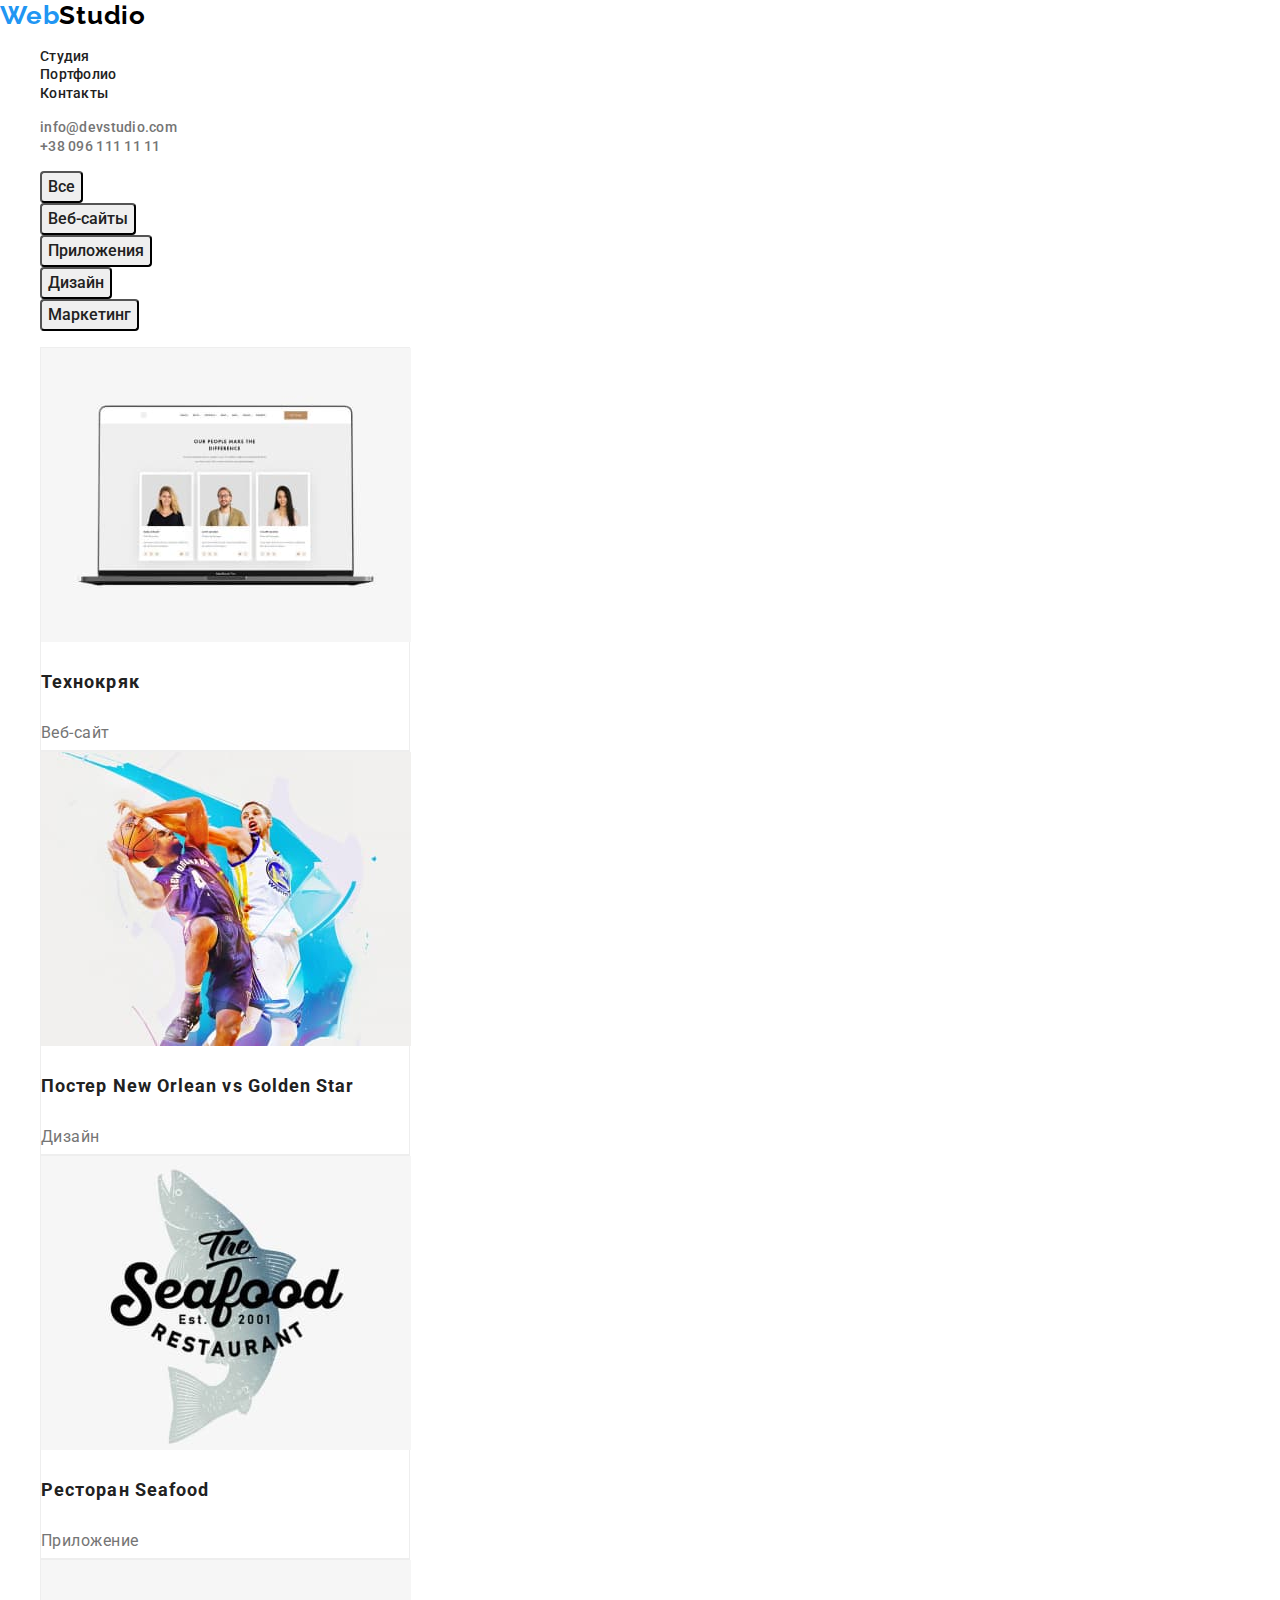
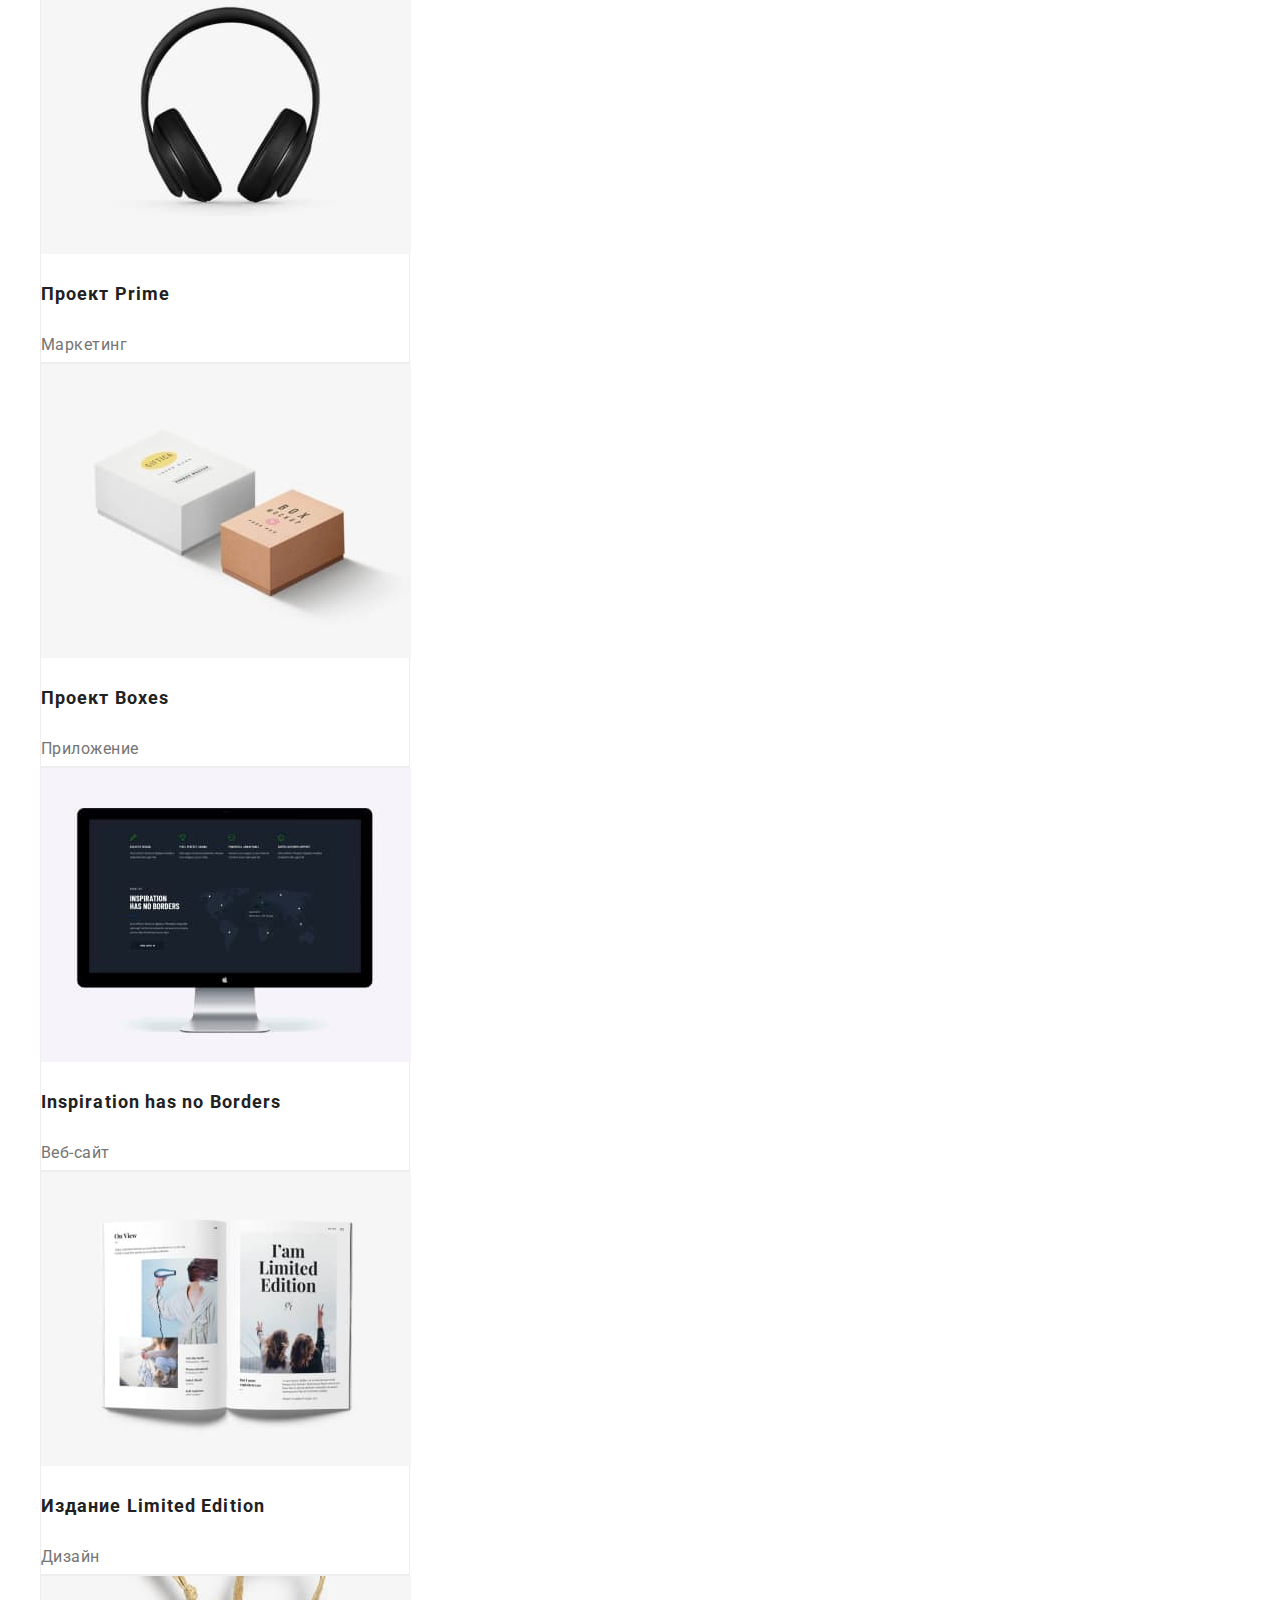
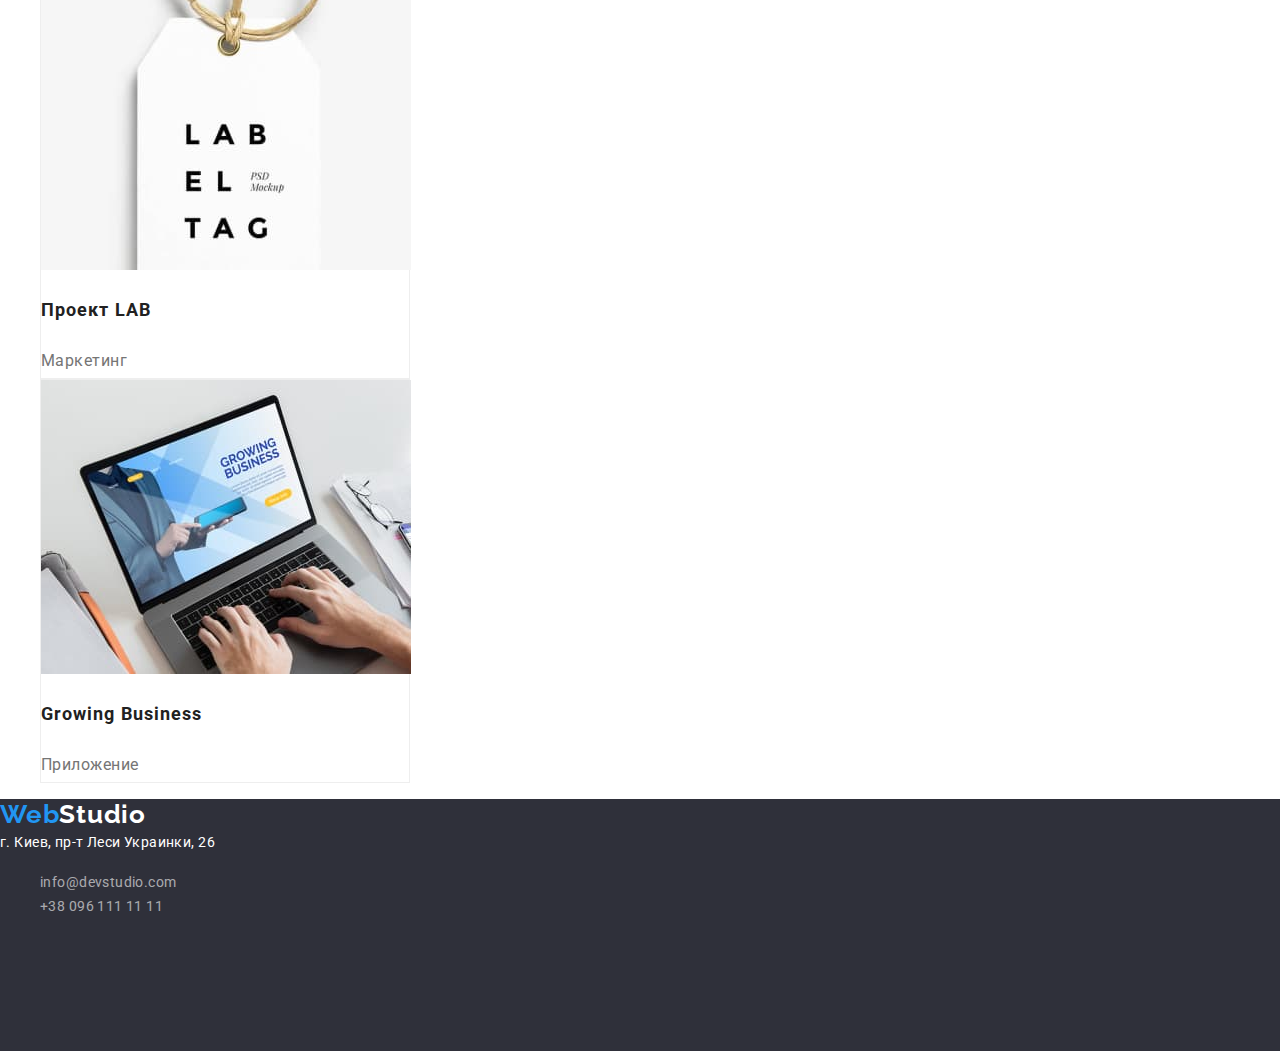
==== commit 7c5fee31: "cj" ====
--- a/portfolio.html
+++ b/portfolio.html
@@ -20,91 +20,100 @@
 
         <nav> 
             <a href="" class="portfolio-logo">Web<span class="portfolio-logotipe">Studio</span></a>
-            <ul >
+            <ul>
                 <li>
-                    <a href="./index.html"  class="studio">Студия</a>
+                    <a href="./index.html"  class="portfolio-link">Студия</a>
                 </li>
-                <li><a href="./portfolio.html" class="portfolio">Портфолио</a></li>
-                <li><a href="" class="contacts">Контакты</a></li>
+                <li><a href="./portfolio.html" class="portfolio-link">Портфолио</a></li>
+                <li><a href="" class="portfolio-link">Контакты</a></li>
             </ul>
         </nav>
         <ul>
-            <li><a href="mailto:info@devstudio.com" class="mails">info@devstudio.com</a></li>
-            <li><a href="tel:+380961111111" class="phones">+38 096 111 11 11</a></li>
+            <li><a href="mailto:info@devstudio.com" class="portfolio-contacts">info@devstudio.com</a></li>
+            <li><a href="tel:+380961111111" class="portfolio-contacts">+38 096 111 11 11</a></li>
         </ul>
     </header>
     <!--Основной контент-->
     <main class="line">
         <!--Фильтры-->
-        <section class="filters">
+        <section class="portfolio">
             <h1 class="visually" >Портфолио</h1>
-            <button type="button" class="vse">Все</button>
-            <button type="button" class="sites">Веб-сайты</button>
-            <button type="button" class="apps">Приложения</button>
-            <button type="button" class="decinger">Дизайн</button>
-            <button type="button" class="marketings">Маркетинг</button>
-        </section>
+        <ul class="filters">
+            <li> 
+                <button type="button" class="vse all">Все</button>
+            </li>
+            <li>
+                <button type="button" class="sites all">Веб-сайты</button>
+            </li>
+            <li>
+                <button type="button" class="apps all">Приложения</button>
+            </li>
+            <li>
+                <button type="button" class="decinger all">Дизайн</button>
+            </li>
+            <li>
+                <button type="button" class="marketings all">Маркетинг</button>
+            </li>
+        </ul>
         <!--Проекты-->
-        <div class="mains">
-            <section class="portfolios">
             <h2 class="visually" >Проекты</h2>
             <ul>
                 <li class="project-1">
                   <a href="">  <img src="./images/portfolio/website.jpg" alt="технокряк" width="370" height="294"></a>
-                    <h3 class="project-title">Технокряк</h3>
+                    <h3 class="project-titles">Технокряк</h3>
                     <p class="project-title">Веб-сайт</p>
                 </li>
                 <li class="project-2">
                     <a href=""><img src="./images/portfolio/desinger.jpg" alt="постер" width="370" height="294"></a>
-                    <h3>Постер New Orlean vs Golden Star</h3>
-                    <p>Дизайн</p>
+                    <h3 class="project-titles">Постер New Orlean vs Golden Star</h3>
+                    <p class="project-title">Дизайн</p>
                 </li>
                 <li class="project-3">
                 <a href=""> <img src="./images/portfolio/app.jpg" alt="ресторан" width="370" height="294"></a>
-                    <h3>Ресторан Seafood</h3>
-                    <p>Приложение</p>
+                    <h3 class="project-titles">Ресторан Seafood</h3>
+                    <p class="project-title">Приложение</p>
                 </li>
                 <li class="project-4">
                     <a href=""><img src="./images/portfolio/marketing.jpg" alt="маркетинг" width="370" height="294"></a>
-                    <h3>Проект Prime</h3>
-                    <p>Маркетинг</p>
+                    <h3 class="project-titles">Проект Prime</h3>
+                    <p class="project-title">Маркетинг</p>
                 </li>
                 <li class="project-5">
                 <a href=""> <img src="./images/portfolio/apps.jpg" alt="приложение" width="370" height="294"></a>
-                    <h3>Проект Boxes</h3>
-                    <p>Приложение</p>
+                    <h3 class="project-titles">Проект Boxes</h3>
+                    <p class="project-title">Приложение</p>
                 </li>
                 <li class="project-6">
                 <a href=""> <img src="./images/portfolio/inspiration.jpg" alt="веб-сайт" ></a>
-                    <h3>Inspiration has no Borders</h3>
-                    <p>Веб-сайт</p>
+                    <h3 class="project-titles">Inspiration has no Borders</h3>
+                    <p class="project-title">Веб-сайт</p>
                 </li>
                 <li class="project-7">
                 <a href="">  <img src="./images/portfolio/weblimitededition.jpg" alt="дизайн"></a>
-                    <h3>Издание Limited Edition</h3>
-                    <p>Дизайн</p>
+                    <h3 class="project-titles">Издание Limited Edition</h3>
+                    <p class="project-title">Дизайн</p>
                 </li>
                 <li class="project-8">
                 <a href="">   <img src="./images/portfolio/lab.jpg" alt="маркетинг2"></a>
-                    <h3>Проект LAB</h3>
-                    <p>Маркетинг</p>
+                    <h3 class="project-titles">Проект LAB</h3>
+                    <p class="project-title">Маркетинг</p>
                 </li>
                 <li class="project-9">
                 <a href="">  <img src="./images/portfolio/business.jpg" alt="бихнес"> </a>
-                    <h3>Growing Business</h3>
-                    <p>Приложение</p>
+                    <h3 class="project-titles">Growing Business</h3>
+                    <p class="project-title">Приложение</p>
                 </li>
 
             </ul>
         </section>
-        </div>
+        
     </main>
     <footer class="footer-nav">
         <a href="" class="web"><span class="logo1">Web</span>Studio</a>
-        <address class="address">г. Киев, пр-т Леси Украинки, 26</address>
+        <address class="portfolio-address">г. Киев, пр-т Леси Украинки, 26</address>
         <ul>
-            <li><a href="mailto:info@devstudio.com" class="contacts5">info@devstudio.com</a></li>
-            <li><a href="tel:+380961111111" class="contacts6">+38 096 111 11 11</a></li>
+            <li><a href="mailto:info@devstudio.com" class="portfolio-mail">info@devstudio.com</a></li>
+            <li><a href="tel:+380961111111" class="portfolio-phone">+38 096 111 11 11</a></li>
         </ul>
     </footer>
 </body>
--- a/css/style.css
+++ b/css/style.css
@@ -238,6 +238,7 @@
 
   background: #2f303a;
 }
+
 /*portfolio html*/
 .portfolio-logo {
   font-family: Raleway;
@@ -262,3 +263,305 @@
 
   color: #000000;
 }
+.portfolio-link {
+  font-family: Roboto;
+  font-style: normal;
+  font-weight: 500;
+  font-size: 14px;
+  line-height: 16px;
+  letter-spacing: 0.02em;
+
+  color: #212121;
+}
+.portfolio-logotipe:hover {
+  color: #2196f3;
+}
+.portfolio-link:hover,
+.portfolio-link:focus {
+  color: #2196f3;
+}
+.portfolio-contacts {
+  font-family: Roboto;
+  font-style: normal;
+  font-weight: 500;
+  font-size: 14px;
+  line-height: 16px;
+  letter-spacing: 0.02em;
+
+  color: #757575;
+}
+.visually {
+  display: none;
+}
+/*навигация*/
+/*.filters {
+  position: absolute;
+  width: 611px;
+  height: 54px;
+  left: 495px;
+  top: 174px;
+}
+*/
+.vse {
+  font-family: Roboto;
+  font-style: normal;
+  font-weight: 500;
+  font-size: 16px;
+  line-height: 26px;
+
+  color: #212121;
+  border-radius: 4px;
+  cursor: pointer;
+}
+.sites {
+  font-family: Roboto;
+  font-style: normal;
+  font-weight: 500;
+  font-size: 16px;
+  line-height: 26px;
+
+  color: #212121;
+  border-radius: 4px;
+  cursor: pointer;
+}
+.apps {
+  font-family: Roboto;
+  font-style: normal;
+  font-weight: 500;
+  font-size: 16px;
+  line-height: 26px;
+
+  color: #212121;
+  border-radius: 4px;
+  cursor: pointer;
+}
+.decinger {
+  font-family: Roboto;
+  font-style: normal;
+  font-weight: 500;
+  font-size: 16px;
+  line-height: 26px;
+  /* identical to box height, or 162% */
+
+  color: #212121;
+  border-radius: 4px;
+  cursor: pointer;
+}
+.marketings {
+  font-family: Roboto;
+  font-style: normal;
+  font-weight: 500;
+  font-size: 16px;
+  line-height: 26px;
+  /* identical to box height, or 162% */
+
+  color: #212121;
+  border-radius: 4px;
+  cursor: pointer;
+}
+.vse:hover,
+.vse:focus,
+.sites:hover,
+.sites:focus,
+.apps:hover,
+.apps:focus,
+.decinger:hover,
+.decinger:focus,
+.marketings:hover,
+.marketings:focus {
+  background: #2196f3;
+}
+.all:hover {
+  color: #ffffff;
+}
+/*проекты*/
+/*
+.portfolio {
+  width: 1170px;
+  height: 1360px;
+  left: 215px;
+  top: 174px;
+  background: #e5e5e5;
+}*/
+.project-titles {
+  font-family: Roboto;
+  font-style: normal;
+  font-weight: bold;
+  font-size: 18px;
+  line-height: 36px;
+  /* identical to box height, or 200% */
+
+  letter-spacing: 0.06em;
+
+  color: #212121;
+}
+.project-title {
+  font-family: Roboto;
+  font-style: normal;
+  font-weight: normal;
+  font-size: 16px;
+  line-height: 30px;
+  /* identical to box height, or 187% */
+
+  letter-spacing: 0.03em;
+}
+.project-1 {
+  width: 370px;
+  height: 404px;
+  left: 215px;
+  top: 1130px;
+
+  background: #ffffff;
+  border: 1px solid #eeeeee;
+  box-sizing: border-box;
+}
+
+.project-2 {
+  width: 370px;
+  height: 404px;
+  left: 215px;
+  top: 1130px;
+
+  background: #ffffff;
+  border: 1px solid #eeeeee;
+  box-sizing: border-box;
+}
+.project-3 {
+  width: 370px;
+  height: 404px;
+  left: 215px;
+  top: 1130px;
+
+  background: #ffffff;
+  border: 1px solid #eeeeee;
+  box-sizing: border-box;
+}
+.project-4 {
+  width: 370px;
+  height: 404px;
+  left: 215px;
+  top: 1130px;
+
+  background: #ffffff;
+  border: 1px solid #eeeeee;
+  box-sizing: border-box;
+}
+.project-5 {
+  width: 370px;
+  height: 404px;
+  left: 215px;
+  top: 1130px;
+
+  background: #ffffff;
+  border: 1px solid #eeeeee;
+  box-sizing: border-box;
+}
+.project-6 {
+  width: 370px;
+  height: 404px;
+  left: 215px;
+  top: 1130px;
+
+  background: #ffffff;
+  border: 1px solid #eeeeee;
+  box-sizing: border-box;
+}
+.project-7 {
+  width: 370px;
+  height: 404px;
+  left: 215px;
+  top: 1130px;
+
+  background: #ffffff;
+  border: 1px solid #eeeeee;
+  box-sizing: border-box;
+}
+.project-8 {
+  width: 370px;
+  height: 404px;
+  left: 215px;
+  top: 1130px;
+
+  background: #ffffff;
+  border: 1px solid #eeeeee;
+  box-sizing: border-box;
+}
+.project-9 {
+  width: 370px;
+  height: 404px;
+  left: 215px;
+  top: 1130px;
+
+  background: #ffffff;
+  border: 1px solid #eeeeee;
+  box-sizing: border-box;
+}
+/* portfolio footer*/
+.footer-nav {
+  width: 1600px;
+  height: 252px;
+  left: 0px;
+  top: 1628px;
+
+  background: #2f303a;
+}
+.logo1 {
+  font-family: Raleway;
+  font-style: normal;
+  font-weight: bold;
+  font-size: 26px;
+  line-height: 31px;
+  /* identical to box height */
+
+  letter-spacing: 0.03em;
+
+  color: #2196f3;
+}
+.web {
+  font-family: Raleway;
+  font-style: normal;
+  font-weight: bold;
+  font-size: 26px;
+  line-height: 31px;
+  /* identical to box height */
+
+  letter-spacing: 0.03em;
+
+  color: #ffffff;
+}
+.portfolio-address {
+  font-family: Roboto;
+  font-style: normal;
+  font-weight: normal;
+  font-size: 14px;
+  line-height: 24px;
+  /* or 171% */
+
+  letter-spacing: 0.03em;
+
+  color: #ffffff;
+}
+.portfolio-mail {
+  font-family: Roboto;
+  font-style: normal;
+  font-weight: normal;
+  font-size: 14px;
+  line-height: 24px;
+  /* or 171% */
+
+  letter-spacing: 0.03em;
+
+  color: rgba(255, 255, 255, 0.6);
+}
+.portfolio-phone {
+  font-family: Roboto;
+  font-style: normal;
+  font-weight: normal;
+  font-size: 14px;
+  line-height: 24px;
+  /* or 171% */
+
+  letter-spacing: 0.03em;
+
+  color: rgba(255, 255, 255, 0.6);
+}
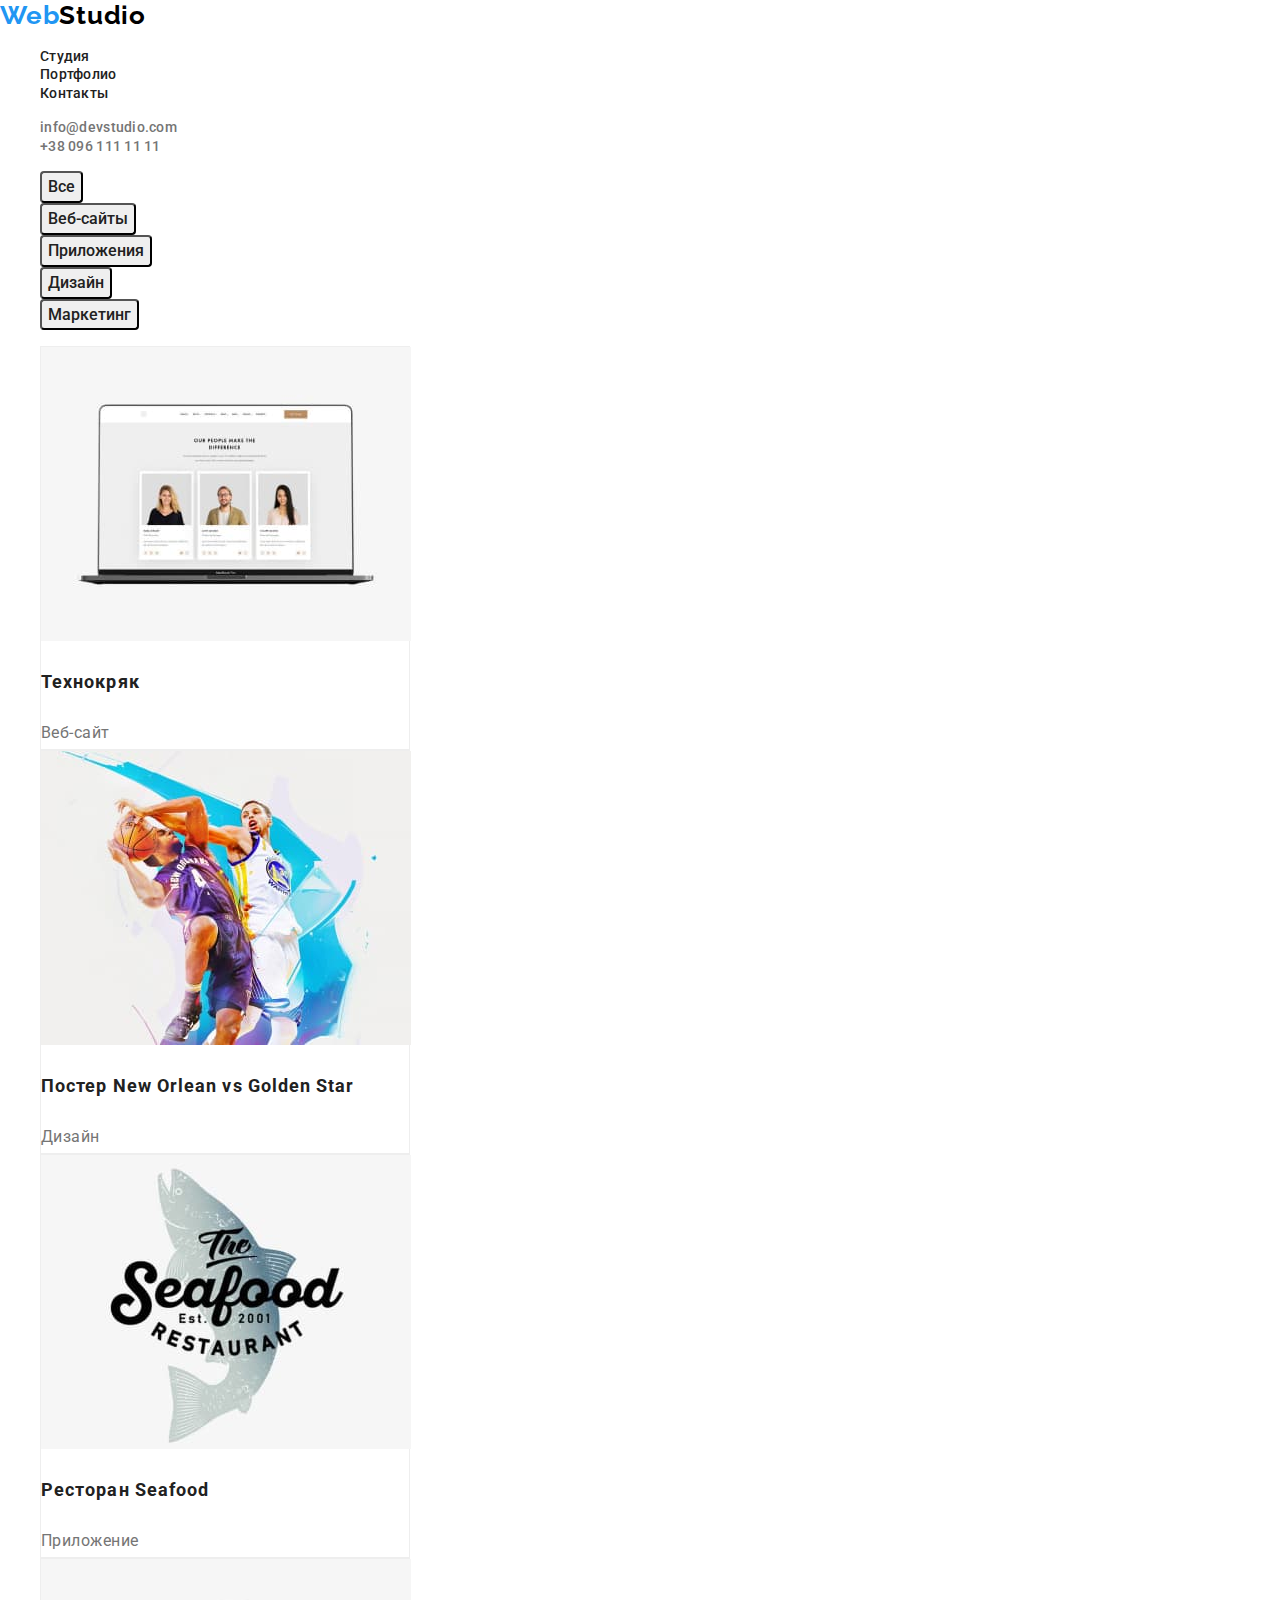
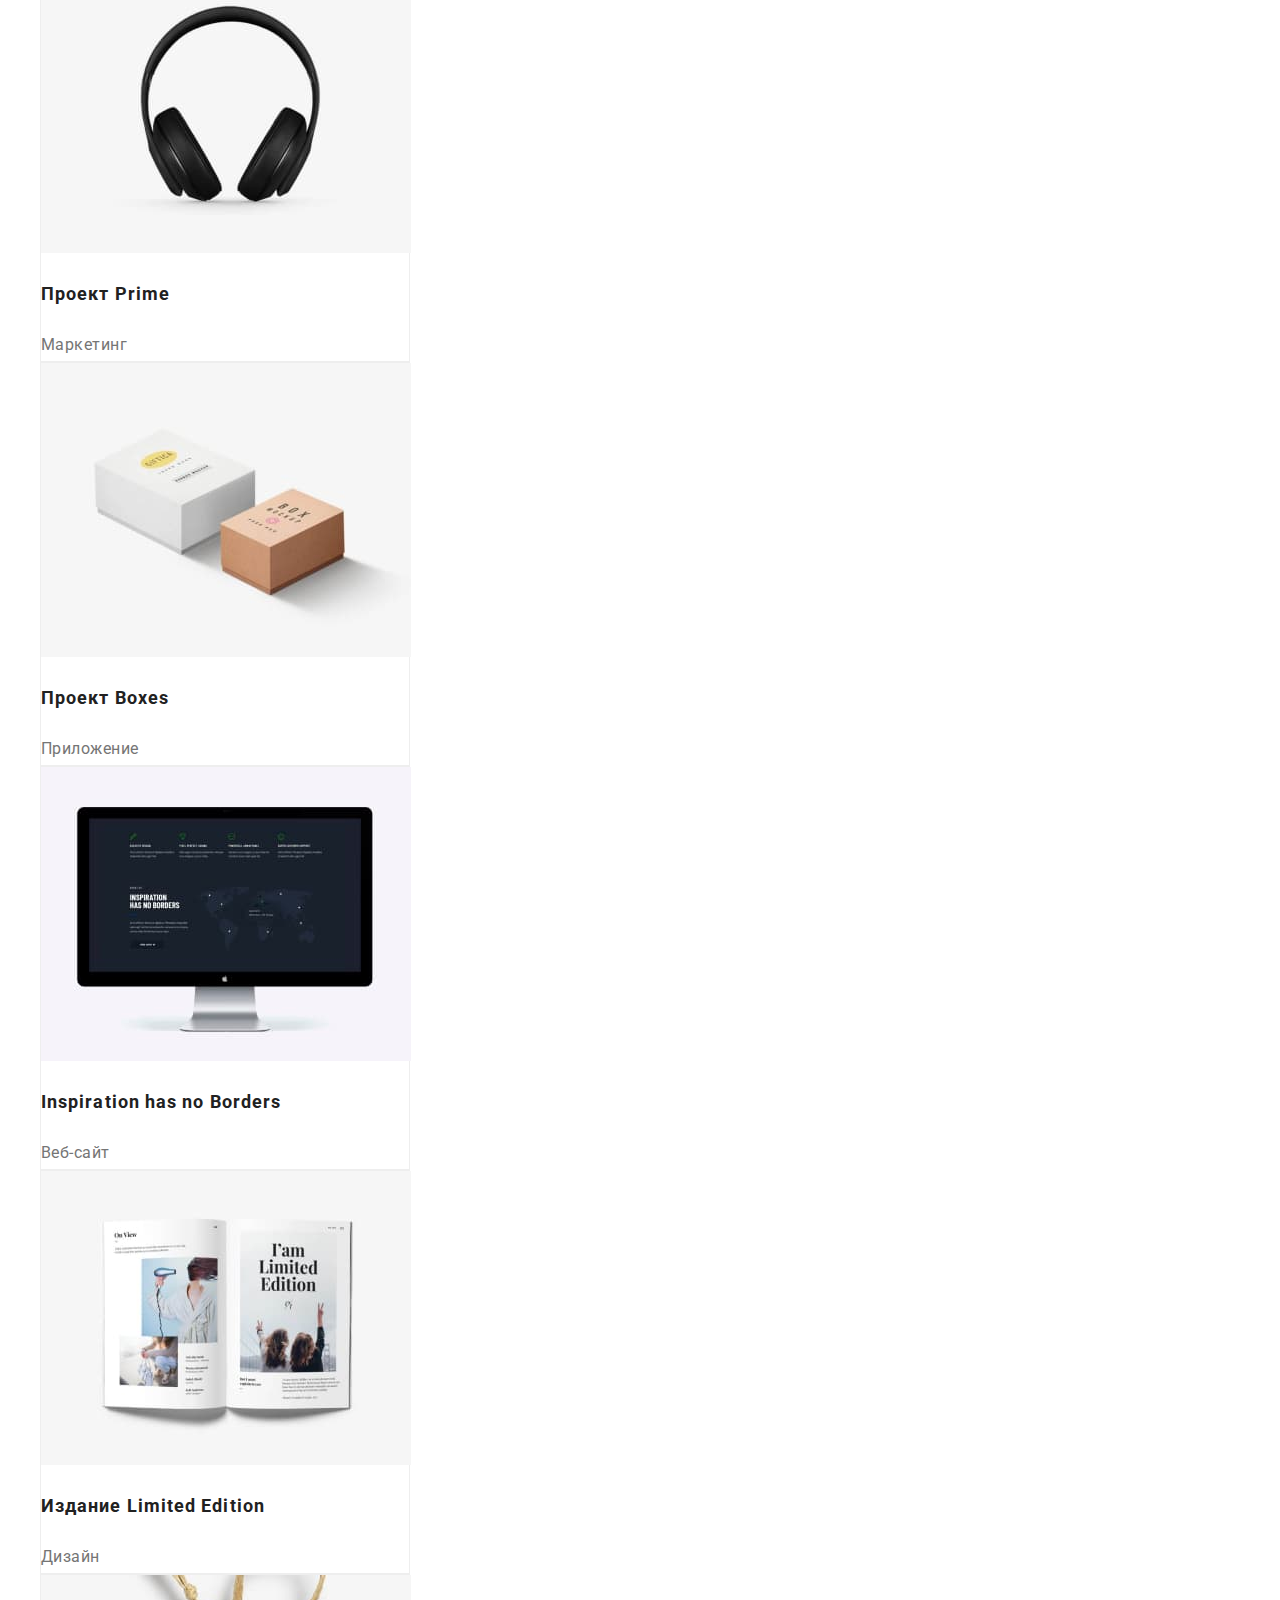
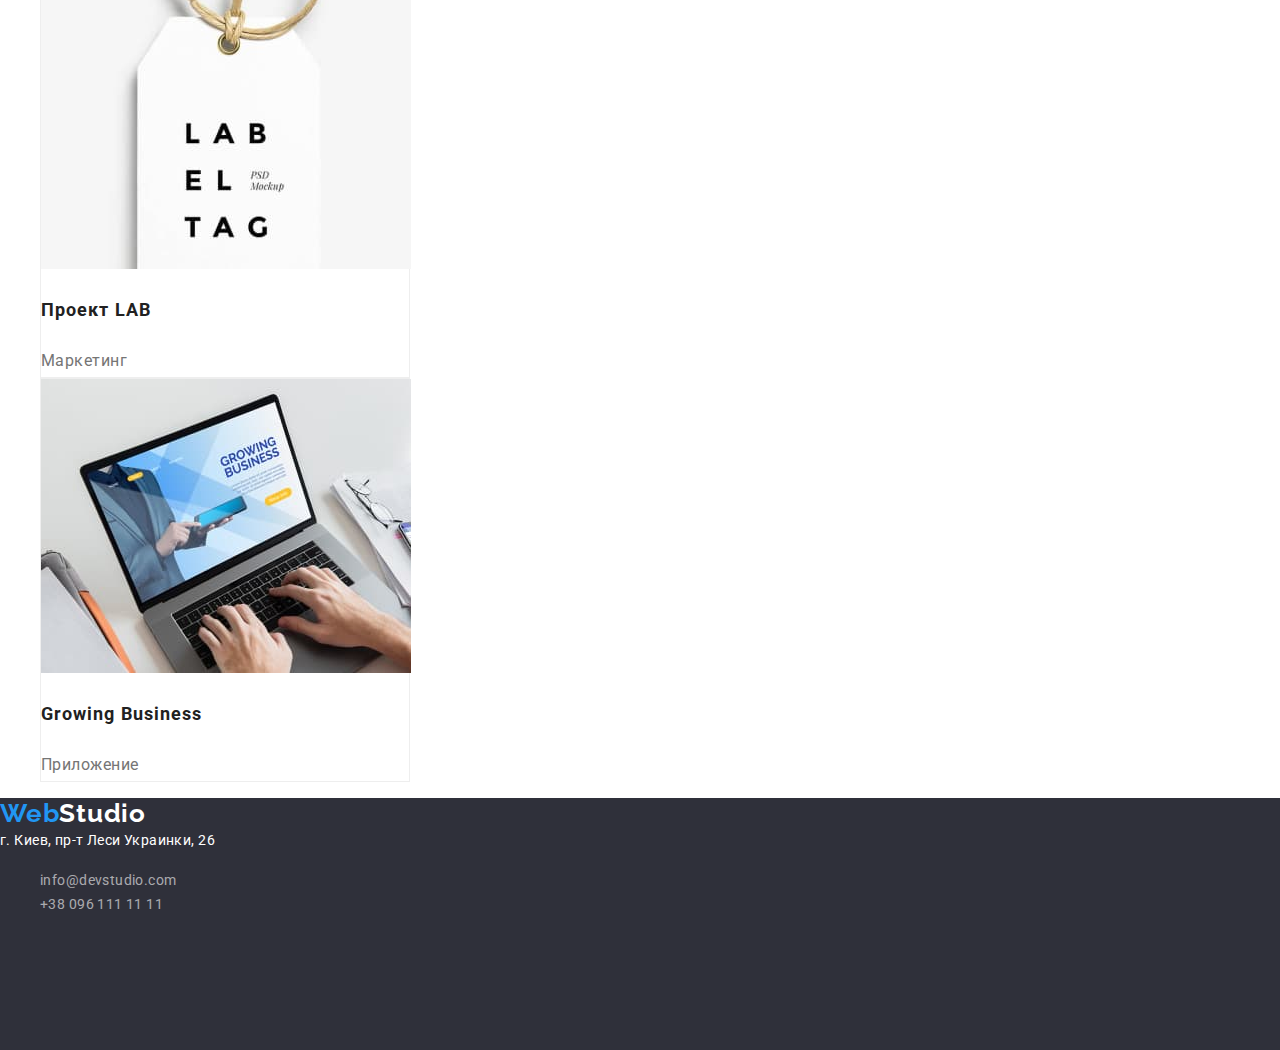
==== commit df73911b: "hgf" ====
--- a/portfolio.html
+++ b/portfolio.html
@@ -9,9 +9,8 @@
     <link rel="stylesheet" href="https://cdnjs.cloudflare.com/ajax/libs/modern-normalize/1.0.0/modern-normalize.min.css">
     <link rel="stylesheet" href="css/style.css">
     <link rel="preconnect" href="https://fonts.gstatic.com">
-    <link href="https://fonts.googleapis.com/css2?family=Roboto:wght@400;500;700;900&display=swap" rel="stylesheet">
-    <link rel="preconnect" href="https://fonts.gstatic.com">
-    <link href="https://fonts.googleapis.com/css2?family=Raleway:wght@700&display=swap" rel="stylesheet">
+    <link href="https://fonts.googleapis.com/css2?family=Raleway:wght@700&family=Roboto:wght@400;500;700;900&display=swap"
+        rel="stylesheet">
 </head>
 
 <body>
@@ -20,7 +19,7 @@
 
         <nav> 
             <a href="" class="portfolio-logo">Web<span class="portfolio-logotipe">Studio</span></a>
-            <ul>
+            <ul class="pages">
                 <li>
                     <a href="./index.html"  class="portfolio-link">Студия</a>
                 </li>
--- a/css/style.css
+++ b/css/style.css
@@ -1,19 +1,10 @@
 /*фон основной страницы*/
-:root  {
-    --text-general-font: "Roboto",  sans-serif;
-    --prymory-text-color: #757575;
-    --title-text-color: #212121;
-    --whiet-text-color: #ffffff;
-    --hover-focus-color: #2196f3;
-    --black-text-color: #000000;
-    --background-fone: #2f303a;
-}
+
 .body {
   font-family: "Roboto", sans-serif;
   font-family: "Raleway", sans-serif;
   background-color: #fff;
 }
-
 a {
   text-decoration: none;
 }
@@ -25,7 +16,7 @@
   font-style: normal;
   font-weight: normal;
   font-size: 14px;
-  line-height: 24px;
+  line-height: 1.71;
   /* or 171% */
 
   letter-spacing: 0.03em;
@@ -37,7 +28,7 @@
   font-style: normal;
   font-weight: bold;
   font-size: 26px;
-  line-height: 31px;
+  line-height: 1.19;
   color: #2196f3;
 }
 .logotip {
@@ -45,7 +36,7 @@
   font-style: normal;
   font-weight: bold;
   font-size: 26px;
-  line-height: 31px;
+  line-height: 1.19;
   /* identical to box height */
 
   letter-spacing: 0.03em;
@@ -61,10 +52,10 @@
   font-style: normal;
   font-weight: 500;
   font-size: 14px;
-  line-height: 16px;
+  line-height: 1.14;
   letter-spacing: 0.02em;
 
-  color: var(--title-text-color);
+  color: #212121;
 }
 /*.current {
   
@@ -80,7 +71,7 @@
   font-style: normal;
   font-weight: 500;
   font-size: 14px;
-  line-height: 16px;
+  line-height: 1.14;
   letter-spacing: 0.02em;
 
   color: #757575;
@@ -100,37 +91,62 @@
 }*/
 /*hero-title*/
 .hero-title {
-  color: var(--title-text-color);
+  font-family: Roboto;
+  font-style: normal;
+  font-weight: 900;
+  font-size: 44px;
+  line-height: 1.36;
+  /* or 136% */
+  color: #212121;
 }
 /*button*/
 .buttons {
+  background: #2196f3;
+  box-shadow: 0px 4px 4px rgba(0, 0, 0, 0.15);
+  border-radius: 4px;
+}
+.buttons:hover,
+.buttons:focus {
   background: #188ce8;
   box-shadow: 0px 4px 4px rgba(0, 0, 0, 0.15);
   border-radius: 4px;
 }
-.buttos:hover {
-  color: #2196f3;
-}
-.but {
-  font-family: Roboto;
-  font-style: normal;
-  font-weight: bold;
-  font-size: 16px;
-  line-height: 30px;
-  color: #ffffff;
-}
-
+.buts {
+  font-family: Roboto;
+  font-style: normal;
+  font-weight: bold;
+  font-size: 16px;
+  line-height: 1.87;
+  /* identical to box height, or 187% */
+
+  display: flex;
+  align-items: center;
+  text-align: center;
+  letter-spacing: 0.06em;
+
+  color: #ffffff;
+}
+.buts:hover,
+.buts:focus {
+  font-family: Roboto;
+  font-style: normal;
+  font-weight: bold;
+  font-size: 16px;
+  line-height: 1.87;
+
+  color: #ffffff;
+}
 /*sectio-about-us*/
 .about-us .section-about-us-title {
   font-family: Roboto;
   font-style: normal;
   font-weight: bold;
   font-size: 14px;
-  line-height: 16px;
+  line-height: 1.14;
   letter-spacing: 0.03em;
   text-transform: uppercase;
 
-  color: var(--title-text-color);
+  color: #212121;
 }
 /*what-we-do*/
 .what-we-do {
@@ -138,11 +154,11 @@
   font-style: normal;
   font-weight: bold;
   font-size: 36px;
-  line-height: 42px;
+  line-height: 1.16;
   text-align: center;
   letter-spacing: 0.03em;
 
-  color: var(--title-text-color);
+  color: #212121;
 }
 /*our-team*/
 .we-1 {
@@ -150,18 +166,18 @@
   font-style: normal;
   font-weight: bold;
   font-size: 36px;
-  line-height: 42px;
+  line-height: 1.16;
   text-align: center;
   letter-spacing: 0.03em;
 
-  color: var(--title-text-color);
+  color: #212121;
 }
 h3 {
   font-family: Roboto;
   font-style: normal;
   font-weight: 500;
   font-size: 16px;
-  line-height: 19px;
+  line-height: 1.18;
   color: #212121;
 }
 /*footer*/
@@ -170,22 +186,26 @@
   font-style: normal;
   font-weight: bold;
   font-size: 26px;
-  line-height: 31px;
+  line-height: 1.19;
   /* identical to box height */
 
   letter-spacing: 0.03em;
-  color: #080808;
+
+  color: #ffffff;
 }
 .footer-logo1 {
   font-family: Raleway;
   font-style: normal;
   font-weight: bold;
   font-size: 26px;
-  line-height: 31px;
+  line-height: 1.19;
+  letter-spacing: 0.03em;
   color: #2196f3;
 }
 .footer-logo:hover,
-.footer-logo1:hover {
+.footer-logo1:hover,
+.footer-mail:hover,
+.footer-phone:hover {
   color: #2196f3;
 }
 .footer-address {
@@ -199,7 +219,7 @@
   font-style: normal;
   font-weight: normal;
   font-size: 14px;
-  line-height: 24px;
+  line-height: 1.71;
   /* or 171% */
 
   letter-spacing: 0.03em;
@@ -211,7 +231,7 @@
   font-style: normal;
   font-weight: normal;
   font-size: 14px;
-  line-height: 24px;
+  line-height: 1.71;
   /* or 171% */
 
   letter-spacing: 0.03em;
@@ -223,7 +243,7 @@
   font-style: normal;
   font-weight: normal;
   font-size: 14px;
-  line-height: 24px;
+  line-height: 1.71;
   /* or 171% */
 
   letter-spacing: 0.03em;
@@ -245,7 +265,7 @@
   font-style: normal;
   font-weight: bold;
   font-size: 26px;
-  line-height: 31px;
+  line-height: 1.19;
   /* identical to box height */
 
   letter-spacing: 0.03em;
@@ -256,7 +276,7 @@
   font-style: normal;
   font-weight: bold;
   font-size: 26px;
-  line-height: 31px;
+  line-height: 1.19;
   /* identical to box height */
 
   letter-spacing: 0.03em;
@@ -268,7 +288,7 @@
   font-style: normal;
   font-weight: 500;
   font-size: 14px;
-  line-height: 16px;
+  line-height: 1.14;
   letter-spacing: 0.02em;
 
   color: #212121;
@@ -285,7 +305,7 @@
   font-style: normal;
   font-weight: 500;
   font-size: 14px;
-  line-height: 16px;
+  line-height: 1.14;
   letter-spacing: 0.02em;
 
   color: #757575;
@@ -307,7 +327,7 @@
   font-style: normal;
   font-weight: 500;
   font-size: 16px;
-  line-height: 26px;
+  line-height: 1.62;
 
   color: #212121;
   border-radius: 4px;
@@ -318,7 +338,7 @@
   font-style: normal;
   font-weight: 500;
   font-size: 16px;
-  line-height: 26px;
+  line-height: 1.62;
 
   color: #212121;
   border-radius: 4px;
@@ -329,7 +349,7 @@
   font-style: normal;
   font-weight: 500;
   font-size: 16px;
-  line-height: 26px;
+  line-height: 1.62;
 
   color: #212121;
   border-radius: 4px;
@@ -340,7 +360,7 @@
   font-style: normal;
   font-weight: 500;
   font-size: 16px;
-  line-height: 26px;
+  line-height: 1.62;
   /* identical to box height, or 162% */
 
   color: #212121;
@@ -352,7 +372,7 @@
   font-style: normal;
   font-weight: 500;
   font-size: 16px;
-  line-height: 26px;
+  line-height: 1.62;
   /* identical to box height, or 162% */
 
   color: #212121;
@@ -388,7 +408,7 @@
   font-style: normal;
   font-weight: bold;
   font-size: 18px;
-  line-height: 36px;
+  line-height: 2;
   /* identical to box height, or 200% */
 
   letter-spacing: 0.06em;
@@ -400,7 +420,7 @@
   font-style: normal;
   font-weight: normal;
   font-size: 16px;
-  line-height: 30px;
+  line-height: 1.87;
   /* identical to box height, or 187% */
 
   letter-spacing: 0.03em;
@@ -505,12 +525,18 @@
 
   background: #2f303a;
 }
+.portfolio-contacts:hover,
+.web:hover,
+.portfolio-mail:hover,
+.portfolio-phone:hover {
+  color: #2196f3;
+}
 .logo1 {
   font-family: Raleway;
   font-style: normal;
   font-weight: bold;
   font-size: 26px;
-  line-height: 31px;
+  line-height: 1.19;
   /* identical to box height */
 
   letter-spacing: 0.03em;
@@ -522,7 +548,7 @@
   font-style: normal;
   font-weight: bold;
   font-size: 26px;
-  line-height: 31px;
+  line-height: 1.19;
   /* identical to box height */
 
   letter-spacing: 0.03em;
@@ -534,7 +560,7 @@
   font-style: normal;
   font-weight: normal;
   font-size: 14px;
-  line-height: 24px;
+  line-height: 1.71;
   /* or 171% */
 
   letter-spacing: 0.03em;
@@ -546,7 +572,7 @@
   font-style: normal;
   font-weight: normal;
   font-size: 14px;
-  line-height: 24px;
+  line-height: 1.71;
   /* or 171% */
 
   letter-spacing: 0.03em;
@@ -558,7 +584,7 @@
   font-style: normal;
   font-weight: normal;
   font-size: 14px;
-  line-height: 24px;
+  line-height: 1.71;
   /* or 171% */
 
   letter-spacing: 0.03em;
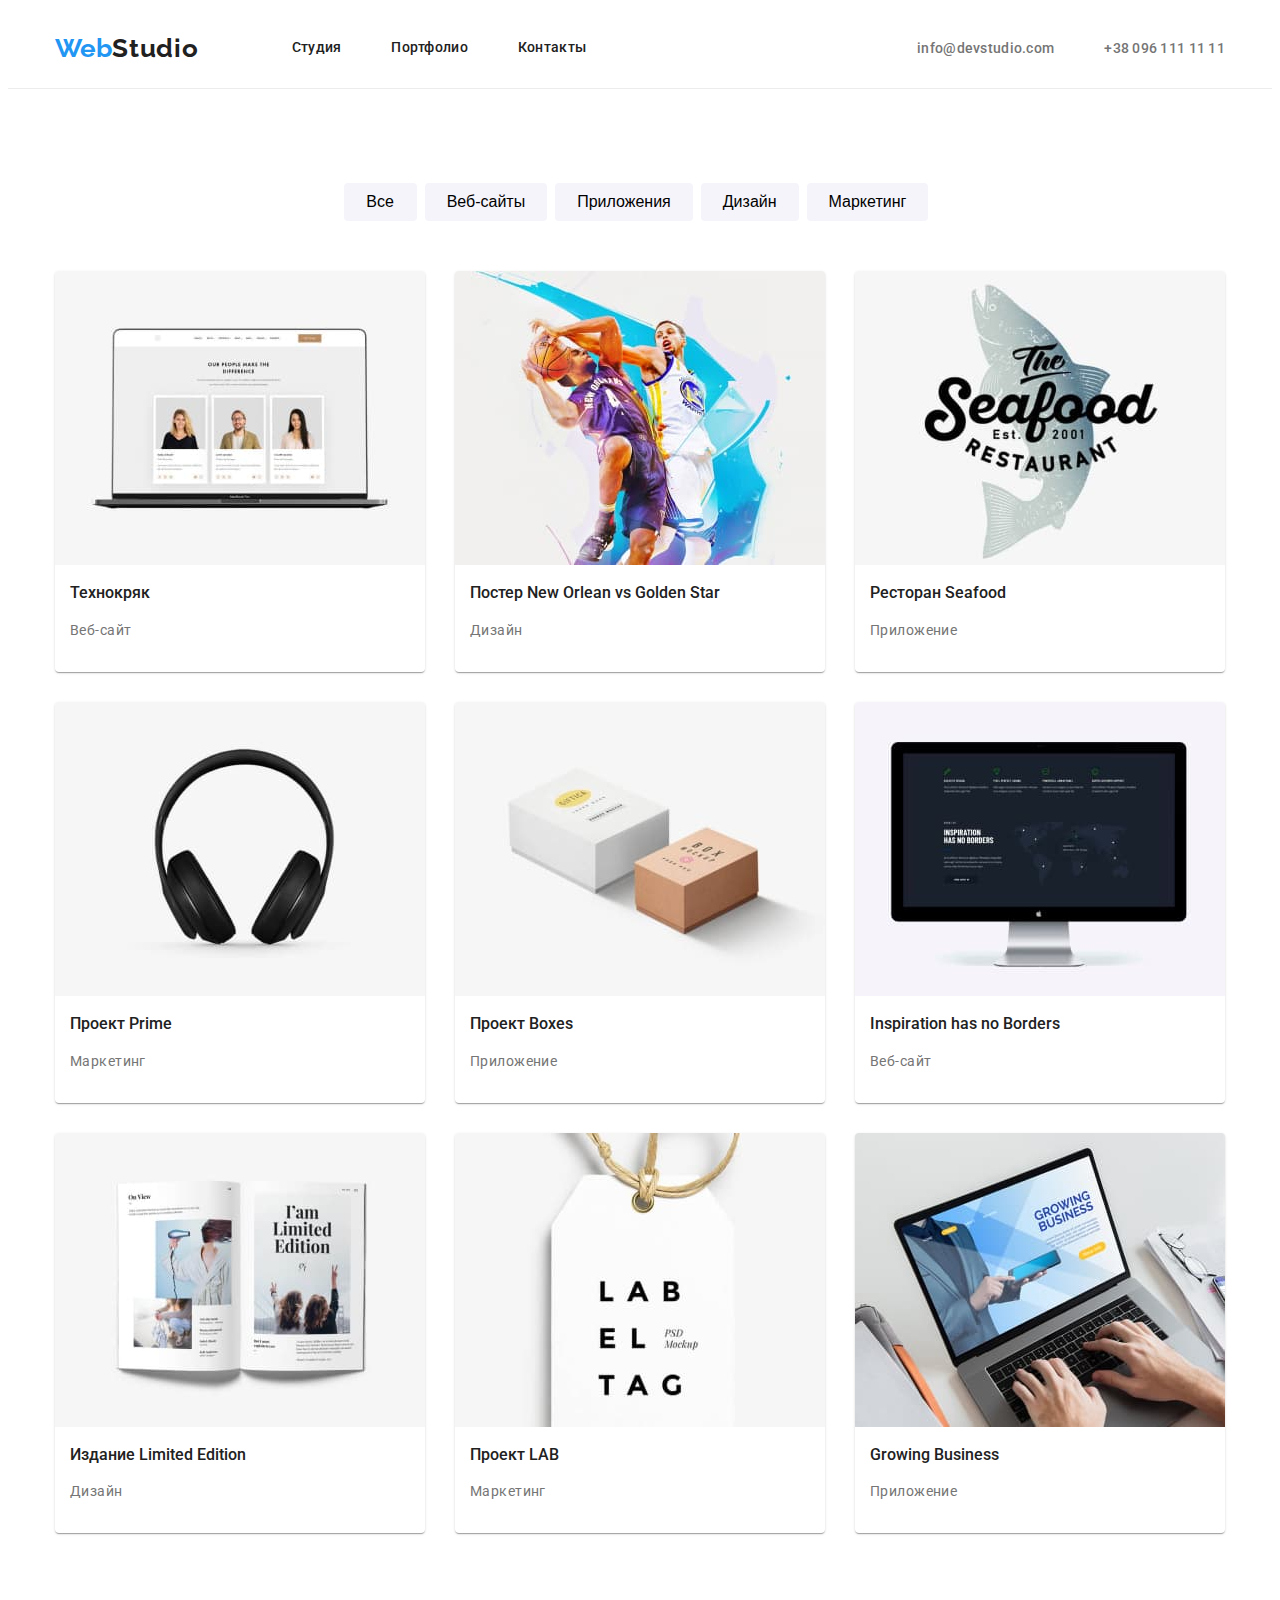
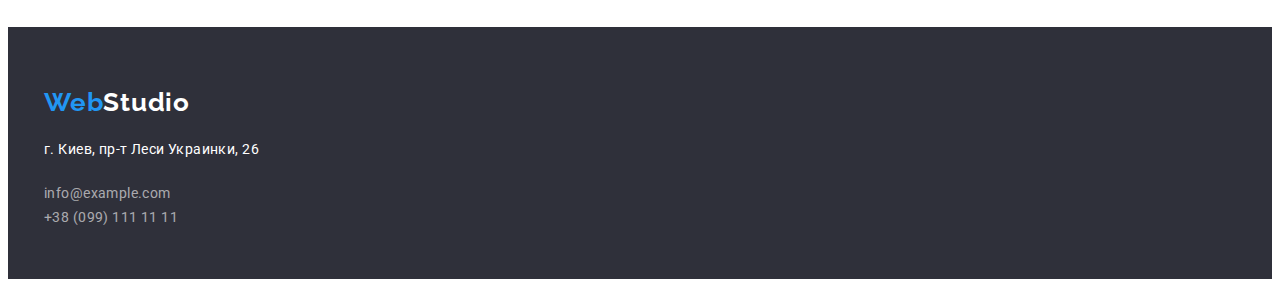
==== commit 5fb2f5f9: "d" ====
--- a/portfolio.html
+++ b/portfolio.html
@@ -5,115 +5,303 @@
 
     <meta charset="UTF-8">
     <meta name="viewport" content="width=device-width, initial-scale=1.0">
-    <title>Portfolio</title>
-    <link rel="stylesheet" href="https://cdnjs.cloudflare.com/ajax/libs/modern-normalize/1.0.0/modern-normalize.min.css">
+    <title>Студия</title>
+    <link rel="preconnect" href="https://fonts.gstatic.com">
+    <link
+        href="https://fonts.googleapis.com/css2?family=Raleway:wght@700&family=Roboto:wght@400;500;700;900&display=swap"
+        rel="stylesheet">
+    <link rel="stylesheet" href="https://cdnjs.cloudflare.com/ajax/libs/modern-normalize/0.2.0/modern-normalize.css"
+        integrity="sha512-oxqL25oMBPTFLK5OOR4U/Y//5oyc+3B8MJVTuGD2FLdyA+VXlhKMyQ7YjHNSI5+CLk0UdMLw1lV64dDuT1Batw=="
+        crossorigin="anonymous" />
     <link rel="stylesheet" href="css/style.css">
-    <link rel="preconnect" href="https://fonts.gstatic.com">
-    <link href="https://fonts.googleapis.com/css2?family=Raleway:wght@700&family=Roboto:wght@400;500;700;900&display=swap"
-        rel="stylesheet">
+
+
 </head>
 
 <body>
     <!--шапка-->
     <header>
-
-        <nav> 
-            <a href="" class="portfolio-logo">Web<span class="portfolio-logotipe">Studio</span></a>
-            <ul class="pages">
-                <li>
-                    <a href="./index.html"  class="portfolio-link">Студия</a>
+        <nav class="conteiner main-nav">
+            <a href="./index.html" class="logo">Web<span class="logotip">Studio</span></a>
+            <ul class="menu-nav list">
+                <li class="item">
+                    <a href="./index.html" class="saite-nav1 current">Студия</a>
                 </li>
-                <li><a href="./portfolio.html" class="portfolio-link">Портфолио</a></li>
-                <li><a href="" class="portfolio-link">Контакты</a></li>
+                <li class="item">
+                    <a href="./portfolio.html" class="saite-nav1">Портфолио</a>
+                </li>
+                <li class="item">
+                    <a href="" class="saite-nav1">Контакты</a>
+                </li>
+            </ul>
+            <ul class="contacts list">
+                <li class="item"><a href="mailto:info@devstudio.com"
+                        class="saite-contacts mail-nav">info@devstudio.com</a>
+                </li>
+                <li class="item"><a href="tel:+380961111111" class="saite-contacts phone-nav">+38 096 111 11 11</a></li>
             </ul>
         </nav>
-        <ul>
-            <li><a href="mailto:info@devstudio.com" class="portfolio-contacts">info@devstudio.com</a></li>
-            <li><a href="tel:+380961111111" class="portfolio-contacts">+38 096 111 11 11</a></li>
-        </ul>
+
     </header>
     <!--Основной контент-->
-    <main class="line">
+    <main>
         <!--Фильтры-->
-        <section class="portfolio">
-            <h1 class="visually" >Портфолио</h1>
-        <ul class="filters">
-            <li> 
-                <button type="button" class="vse all">Все</button>
-            </li>
-            <li>
-                <button type="button" class="sites all">Веб-сайты</button>
-            </li>
-            <li>
-                <button type="button" class="apps all">Приложения</button>
-            </li>
-            <li>
-                <button type="button" class="decinger all">Дизайн</button>
-            </li>
-            <li>
-                <button type="button" class="marketings all">Маркетинг</button>
-            </li>
-        </ul>
-        <!--Проекты-->
-            <h2 class="visually" >Проекты</h2>
-            <ul>
-                <li class="project-1">
-                  <a href="">  <img src="./images/portfolio/website.jpg" alt="технокряк" width="370" height="294"></a>
-                    <h3 class="project-titles">Технокряк</h3>
-                    <p class="project-title">Веб-сайт</p>
-                </li>
-                <li class="project-2">
-                    <a href=""><img src="./images/portfolio/desinger.jpg" alt="постер" width="370" height="294"></a>
-                    <h3 class="project-titles">Постер New Orlean vs Golden Star</h3>
-                    <p class="project-title">Дизайн</p>
-                </li>
-                <li class="project-3">
-                <a href=""> <img src="./images/portfolio/app.jpg" alt="ресторан" width="370" height="294"></a>
-                    <h3 class="project-titles">Ресторан Seafood</h3>
-                    <p class="project-title">Приложение</p>
-                </li>
-                <li class="project-4">
-                    <a href=""><img src="./images/portfolio/marketing.jpg" alt="маркетинг" width="370" height="294"></a>
-                    <h3 class="project-titles">Проект Prime</h3>
-                    <p class="project-title">Маркетинг</p>
-                </li>
-                <li class="project-5">
-                <a href=""> <img src="./images/portfolio/apps.jpg" alt="приложение" width="370" height="294"></a>
-                    <h3 class="project-titles">Проект Boxes</h3>
-                    <p class="project-title">Приложение</p>
-                </li>
-                <li class="project-6">
-                <a href=""> <img src="./images/portfolio/inspiration.jpg" alt="веб-сайт" ></a>
-                    <h3 class="project-titles">Inspiration has no Borders</h3>
-                    <p class="project-title">Веб-сайт</p>
-                </li>
-                <li class="project-7">
-                <a href="">  <img src="./images/portfolio/weblimitededition.jpg" alt="дизайн"></a>
-                    <h3 class="project-titles">Издание Limited Edition</h3>
-                    <p class="project-title">Дизайн</p>
-                </li>
-                <li class="project-8">
-                <a href="">   <img src="./images/portfolio/lab.jpg" alt="маркетинг2"></a>
-                    <h3 class="project-titles">Проект LAB</h3>
-                    <p class="project-title">Маркетинг</p>
-                </li>
-                <li class="project-9">
-                <a href="">  <img src="./images/portfolio/business.jpg" alt="бихнес"> </a>
-                    <h3 class="project-titles">Growing Business</h3>
-                    <p class="project-title">Приложение</p>
-                </li>
-
-            </ul>
-        </section>
-        
+        <section class="conteiner-portfolio">
+            <div class="portfolio">
+                <h1 class="visually">Портфолио</h1>
+                <ul class="list filter">
+                    <li><button class="filter-button" type="button">Все</button></li>
+                    <li><button class="filter-button" type="button">Веб-сайты</button></li>
+                    <li><button class="filter-button" type="button">Приложения</button></li>
+                    <li><button class="filter-button" type="button">Дизайн</button></li>
+                    <li><button class="filter-button" type="button">Маркетинг</button></li>
+                </ul>
+                <!--Проекты-->
+                <section>
+                    <!--  <div class="clock">
+
+                        <h2 class="visually">Проекты</h2>
+                        <ul class=" grid galery">
+                            <li class=" grid-item items">
+                                <a href=""> <img src="./images/portfolio/website.jpg" alt="технокряк" width="370"></a>
+
+                                <h3 class="project-titles">Технокряк</h3>
+                                <p class="project-title">Веб-сайт</p>
+
+                            </li>
+                            <li class="grid-item items">
+                                <a href=""><img src="./images/portfolio/desinger.jpg" alt="постер" width="370"></a>
+
+                                <h3 class="project-titles">Постер New Orlean vs Golden Star</h3>
+                                <p class="project-title">Дизайн</p>
+
+                            </li>
+                            <li class="grid-item items">
+                                <a href=""> <img src="./images/portfolio/app.jpg" alt="ресторан" width="370"></a>
+
+                                <h3 class="project-titles">Ресторан Seafood</h3>
+                                <p class="project-title">Приложение</p>
+
+                            </li>
+                            <li class="grid-item items">
+                                <a href=""><img src="./images/portfolio/marketing.jpg" alt="маркетинг" width="370"></a>
+
+                                <h3 class="project-titles">Проект Prime</h3>
+                                <p class="project-title">Маркетинг</p>
+
+                            </li>
+                            <li class="grid-item items">
+                                <a href=""> <img src="./images/portfolio/apps.jpg" alt="приложение" width="370"></a>
+
+                                <h3 class="project-titles">Проект Boxes</h3>
+                                <p class="project-title">Приложение</p>
+
+                            </li>
+                            <li class="grid-item items">
+                                <a href=""> <img src="./images/portfolio/inspiration.jpg" alt="веб-сайт"
+                                        width="370"></a>
+
+                                <h3 class="project-titles">Inspiration has no Borders</h3>
+                                <p class="project-title">Веб-сайт</p>
+
+                            </li>
+                            <li class="grid-item items">
+                                <a href=""> <img src="./images/portfolio/weblimitededition.jpg" alt="дизайн"
+                                        width="370"></a>
+
+                                <h3 class="project-titles">Издание Limited Edition</h3>
+                                <p class="project-title">Дизайн</p>
+
+                            </li>
+                            <li class="grid-item items">
+                                <a href=""> <img src="./images/portfolio/lab.jpg" alt="маркетинг2" width="370"></a>
+
+                                <h3 class="project-titles">Проект LAB</h3>
+                                <p class="project-title">Маркетинг</p>
+
+                            </li>
+                            <li class="grid-item items">
+                                <a href=""> <img src="./images/portfolio/business.jpg" alt="бихнес" width="370"> </a>
+
+                                <h3 class="project-titles">Growing Business</h3>
+                                <p class="project-title">Приложение</p>
+
+                            </li>
+
+                        </ul>
+
+                    </div> -->
+
+                    <div class="containers-portfolio">
+                        <h2 class="visually">Проекты</h2>
+
+                        <ul class="card-set">
+                            <li class="item">
+                                <article class="card">
+                                    <div class="card-thumb">
+                                        <a href="">
+                                            <img src="./images/portfolio/website.jpg" alt="технокряк">
+                                        </a>
+                                    </div>
+
+                                    <div class="card-content">
+
+                                        <h3 class="card-heading">Технокряк</h3>
+                                        <p class="card-text">Веб-сайт</p>
+
+                                    </div>
+                                </article>
+                            </li>
+
+                            <li class="item">
+                                <article class="card">
+                                    <div class="card-thumb">
+                                        <a href="">
+                                            <img src="./images/portfolio/desinger.jpg" alt="постер">
+                                        </a>
+                                    </div>
+
+                                    <div class="card-content">
+                                        <h3 class="card-heading">Постер New Orlean vs Golden Star</h3>
+                                        <p class="card-text">Дизайн</p>
+                                    </div>
+                                </article>
+                            </li>
+
+                            <li class="item">
+                                <article class="card">
+                                    <div class="card-thumb">
+                                        <a href="">
+                                            <img src="./images/portfolio/app.jpg" alt="ресторан" />
+                                        </a>
+                                    </div>
+
+                                    <div class="card-content">
+                                        <h3 class="card-heading"> Ресторан Seafood</h3>
+                                        <p class="card-text">Приложение</p>
+                                    </div>
+                                </article>
+                            </li>
+
+                            <li class="item">
+                                <article class="card">
+                                    <div class="card-thumb">
+                                        <a href="">
+                                            <img src="./images/portfolio/marketing.jpg" alt="маркетинг" />
+                                        </a>
+                                    </div>
+
+                                    <div class="card-content">
+                                        <h3 class="card-heading">Проект Prime </h3>
+                                        <p class="card-text">
+                                            Маркетинг
+                                        </p>
+                                    </div>
+                                </article>
+                            </li>
+
+                            <li class="item">
+                                <article class="card">
+                                    <div class="card-thumb">
+                                        <a href=""> <img src="./images/portfolio/apps.jpg" alt="приложение" />
+                                        </a>
+                                    </div>
+
+                                    <div class="card-content">
+                                        <h3 class="card-heading">Проект Boxes</h3>
+                                        <p class="card-text">
+                                            Приложение
+                                        </p>
+                                    </div>
+                                </article>
+                            </li>
+
+                            <li class="item">
+                                <article class="card">
+                                    <div class="card-thumb">
+                                        <a href="">
+                                            <img src="./images/portfolio/inspiration.jpg" alt="веб-сайт" />
+                                        </a>
+                                    </div>
+
+                                    <div class="card-content">
+                                        <h3 class="card-heading">Inspiration has no Borders</h3>
+                                        <p class="card-text">
+                                            Веб-сайт
+                                        </p>
+                                    </div>
+                                </article>
+                            </li>
+                            <li class="item">
+                                <article class="card">
+                                    <div class="card-thumb">
+                                        <a href="">
+                                            <img src="./images/portfolio/weblimitededition.jpg" alt="дизайн" />
+                                        </a>
+                                    </div>
+
+                                    <div class="card-content">
+                                        <h3 class="card-heading">Издание Limited Edition</h3>
+                                        <p class="card-text">
+                                            Дизайн
+                                        </p>
+                                    </div>
+                                </article>
+                            </li>
+
+                            <li class="item">
+                                <article class="card">
+                                    <div class="card-thumb">
+                                        <a href="">
+                                            <img src="./images/portfolio/lab.jpg" alt="маркетинг2" />
+                                        </a>
+                                    </div>
+
+                                    <div class="card-content">
+                                        <h3 class="card-heading">Проект LAB</h3>
+                                        <p class="card-text">
+                                            Маркетинг
+                                        </p>
+                                    </div>
+                                </article>
+                            </li>
+
+                            <li class="item">
+                                <article class="card">
+                                    <div class="card-thumb">
+                                        <a href="">
+                                            <img src="./images/portfolio/business.jpg" alt="бизнес" />
+                                        </a>
+                                    </div>
+
+                                    <div class="card-content">
+                                        <h3 class="card-heading">Growing Business</h3>
+                                        <p class="card-text">
+                                            Приложение
+                                        </p>
+                                    </div>
+                                </article>
+                            </li>
+                        </ul>
+                    </div>
+                </section>
+
     </main>
-    <footer class="footer-nav">
-        <a href="" class="web"><span class="logo1">Web</span>Studio</a>
-        <address class="portfolio-address">г. Киев, пр-т Леси Украинки, 26</address>
-        <ul>
-            <li><a href="mailto:info@devstudio.com" class="portfolio-mail">info@devstudio.com</a></li>
-            <li><a href="tel:+380961111111" class="portfolio-phone">+38 096 111 11 11</a></li>
-        </ul>
+    <footer class="footer-bg">
+        <div class="containerss contact">
+            <a class="link logos" href="./index.html"><span class="logo-color">Web</span>Studio</a>
+            <address>
+                <p class="location contact-list">г. Киев, пр-т Леси Украинки, 26</p>
+                <ul class="list contact-list">
+                    <li>
+                        <a class="link contact-links" href="mailto:info@example.com">info@example.com</a>
+                    </li>
+                    <li>
+                        <a class="link contact-links" href="tel:+380991111111">+38 (099) 111 11 11</a>
+                    </li>
+                </ul>
+            </address>
+        </div>
     </footer>
 </body>
 
--- a/css/style.css
+++ b/css/style.css
@@ -1,16 +1,69 @@
-/*фон основной страницы*/
+html {
+  box-sizing: border-box;
+}
+
+*,
+*::after,
+*::before {
+  box-sizing: inherit;
+}
+
+h1,
+h2,
+h3,
+h4,
+h5,
+h6,
+p {
+  margin-top: 0;
+}
+.list {
+  list-style: none;
+  padding-left: 0;
+  margin: 0;
+}
+
+.link {
+  text-decoration: none;
+  color: inherit;
+}
+img {
+    display: block;
+    max-width: 100%;
+    height: auto;
+}
+:root {
+  --background-color: #fff;
+  --primary-text-color: #757575;
+  --hover-color: #2196f3;
+  --title-color: #212121;
+  --white-color-text: #ffffff;
+  --text-black-color: #000000;
+  --bg-color: #2f303a;
+  --buttos-hover-color: #188ce8;
+  --our-backgraund-color: #f5f4fa;
+  --portfolio-background-color: #e5e5e5;
+  --card-set-gap: 30px;
+  --card-shadow: 0px 2px 1px -1px rgba(0, 0, 0, 0.2),
+    0px 1px 1px 0px rgba(0, 0, 0, 0.14), 0px 1px 3px 0px rgba(0, 0, 0, 0.12);
+}
 
 .body {
   font-family: "Roboto", sans-serif;
   font-family: "Raleway", sans-serif;
-  background-color: #fff;
-}
+  background-color: var(--background-color);
+  margin: 0px;
+  line-height: 1.5;
+}
+
 a {
   text-decoration: none;
 }
+
 ul {
   list-style: none;
 }
+
 p {
   font-family: Roboto;
   font-style: normal;
@@ -20,7 +73,25 @@
   /* or 171% */
 
   letter-spacing: 0.03em;
-  color: #757575;
+  color: var(--primary-text-color);
+}
+/* CONTAINER */
+.containers-portfolio {
+  width: 1200px;
+  padding-left: 15px;
+  padding-right: 15px;
+  margin-left: auto;
+  margin-right: auto;
+}
+.conteiner {
+  margin-left: auto;
+  margin-right: auto;
+  padding: 0px 15px;
+  width: 1200px;
+  height: 80px;
+}
+header {
+  border-bottom: 1px solid #ececec;
 }
 
 .logo {
@@ -29,8 +100,9 @@
   font-weight: bold;
   font-size: 26px;
   line-height: 1.19;
-  color: #2196f3;
-}
+  color: var(--hover-color);
+}
+
 .logotip {
   font-family: Raleway;
   font-style: normal;
@@ -40,32 +112,60 @@
   /* identical to box height */
 
   letter-spacing: 0.03em;
-  color: #212121;
-}
+  color: var(--title-color);
+}
+
 .logo:hover,
 .logotip:hover {
-  color: #2196f3;
-}
-/*site-nav*/
-.saite-nav .saite-nav1 {
+  color: var(--hover-color);
+}
+
+/*main-nav*/
+.main-nav {
+  display: flex;
+  align-items: center;
+}
+
+/*menu*/
+.menu-nav .item + .item {
+  margin-left: 50px;
+}
+
+.menu-nav {
+  display: flex;
+  margin-left: 93px;
+}
+
+.saite-nav1 {
+  display: block;
+  padding-top: 32px;
+  padding-bottom: 32px;
+
   font-family: Roboto;
   font-style: normal;
   font-weight: 500;
   font-size: 14px;
   line-height: 1.14;
   letter-spacing: 0.02em;
-
-  color: #212121;
-}
-/*.current {
-  
-
-  background: #2196f3;
-}*/
+  text-decoration: none;
+  cursor: pointer;
+  color: var(--title-color);
+}
+
 .saite-nav1:hover,
 .saite-nav1:focus {
-  color: #2196f3;
-}
+  color: var(--hover-color);
+}
+
+.contacts {
+  display: flex;
+  margin-left: auto;
+}
+
+.contacts .item + .item {
+  margin-left: 50px;
+}
+
 .saite-contacts {
   font-family: Roboto;
   font-style: normal;
@@ -74,43 +174,54 @@
   line-height: 1.14;
   letter-spacing: 0.02em;
 
-  color: #757575;
-}
+  color: var(--primary-text-color);
+}
+
 .saite-contacts:hover {
-  color: #2196f3;
-}
-/* bg*/
-/*.bg {
-  position: absolute;
-  width: 1600px;
+  color: var(--hover-color);
+}
+
+/* banner*/
+.banner {
   height: 600px;
-  left: 0px;
-  top: 80px;
-
-  background: #2f303a;
-}*/
+  background-color: var(--bg-color);
+}
+
 /*hero-title*/
+.hero {
+  align-items: center;
+  text-align: center;
+  background-color: var(--bg-color);
+}
+
 .hero-title {
   font-family: Roboto;
   font-style: normal;
   font-weight: 900;
   font-size: 44px;
   line-height: 1.36;
-  /* or 136% */
-  color: #212121;
+
+  padding-top: 200px;
+  margin-bottom: 30px;
+  color: var(--white-color-text);
 }
 /*button*/
 .buttons {
-  background: #2196f3;
+  background: var(--hover-color);
+  margin-bottom: 200px;
+  padding: 10px 32px 10px 32px;
+  border-radius: 4px;
+  border: none;
+  cursor: pointer;
+}
+
+.buttons:hover,
+.buttons:focus {
+  background: var(--buttos-hover-color);
   box-shadow: 0px 4px 4px rgba(0, 0, 0, 0.15);
   border-radius: 4px;
 }
-.buttons:hover,
-.buttons:focus {
-  background: #188ce8;
-  box-shadow: 0px 4px 4px rgba(0, 0, 0, 0.15);
-  border-radius: 4px;
-}
+
 .buts {
   font-family: Roboto;
   font-style: normal;
@@ -119,13 +230,9 @@
   line-height: 1.87;
   /* identical to box height, or 187% */
 
-  display: flex;
-  align-items: center;
-  text-align: center;
-  letter-spacing: 0.06em;
-
-  color: #ffffff;
-}
+  color: var(--white-color-text);
+}
+
 .buts:hover,
 .buts:focus {
   font-family: Roboto;
@@ -134,21 +241,51 @@
   font-size: 16px;
   line-height: 1.87;
 
-  color: #ffffff;
-}
-/*sectio-about-us*/
-.about-us .section-about-us-title {
+  color: var(--white-color-text);
+}
+
+.section {
+  padding-top: 94px;
+  padding-bottom: 94px;
+}
+
+.about-us {
+  display: flex;
+  justify-content: center;
+
   font-family: Roboto;
   font-style: normal;
   font-weight: bold;
   font-size: 14px;
   line-height: 1.14;
   letter-spacing: 0.03em;
-  text-transform: uppercase;
-
-  color: #212121;
-}
+
+  color: var(--title-color);
+}
+
+.section-about-us-title {
+  font-family: Roboto;
+  font-style: normal;
+  font-weight: bold;
+  font-size: 14px;
+  line-height: 1.14;
+  letter-spacing: 0.03em;
+
+  color: var(--title-color);
+}
+
+.about-us .feature1 + .feature1 {
+  margin-left: 30px;
+}
+
+.feature1 {
+  height: 101px;
+  width: 270px;
+  align-items: center;
+}
+
 /*what-we-do*/
+
 .what-we-do {
   font-family: Roboto;
   font-style: normal;
@@ -158,9 +295,37 @@
   text-align: center;
   letter-spacing: 0.03em;
 
-  color: #212121;
+  color: var(--title-color);
+}
+
+.block-title {
+  display: flex;
+  text-align: center;
+  padding-left: 0px;
+  padding-top: 0px;
+}
+
+.block-title .grid-title + .grid-title {
+  padding-left: 30px;
+}
+
+.containers {
+  margin-left: auto;
+  margin-right: auto;
+  padding: 0px 4px;
+  width: 1178px;
+  height: 380px;
+}
+
+.container {
+  margin-left: auto;
+  margin-right: auto;
+  padding: 0px 4px;
+  width: 1200px;
+  height: 380px;
 }
 /*our-team*/
+
 .we-1 {
   font-family: Roboto;
   font-style: normal;
@@ -169,19 +334,125 @@
   line-height: 1.16;
   text-align: center;
   letter-spacing: 0.03em;
-
-  color: #212121;
-}
+  color: var(--title-color);
+
+  margin-bottom: 0px;
+  padding-top: 94px;
+  padding-bottom: 50px;
+}
+
 h3 {
   font-family: Roboto;
   font-style: normal;
   font-weight: 500;
   font-size: 16px;
   line-height: 1.18;
-  color: #212121;
-}
+  color: var(--title-color);
+}
+
+.banners {
+  margin-top: 94px;
+  height: 600px;
+  background-color: var(--our-backgraund-color);
+}
+
+.our-team {
+  display: flex;
+  flex-wrap: wrap;
+  width: 1200px;
+}
+
+.our-team .team + .team + .team {
+  margin-left: 30px;
+}
+
+.teams {
+  margin-left: 30px;
+}
+
+.team {
+  background-color: var(--white-color-text);
+  border-bottom-left-radius: 4px;
+  border-bottom-right-radius: 4px;
+  box-shadow: 0px 1px 3px rgb(0 0 0 / 12%), 0px 1px 1px rgb(0 0 0 / 14%),
+    0px 2px 1px rgb(0 0 0 / 20%);
+  border-radius: 0px 0px 4px 4px;
+  text-align: center;
+}
+
 /*footer*/
-.footer-logo {
+footer {
+  background-color: var(--bg-color);
+  height: 252px;
+  padding-top: 60px;
+}
+
+.containerss {
+  margin-left: auto;
+  margin-right: auto;
+  padding: 0px 4px;
+  width: 1200px;
+  height: 81px;
+}
+
+.logos {
+  font-family: Raleway;
+  font-style: normal;
+  font-weight: bold;
+  font-size: 26px;
+  line-height: 1.19;
+
+  letter-spacing: 0.03em;
+
+  color: var(--white-color-text);
+}
+
+.logo-color {
+  font-family: Raleway;
+  font-style: normal;
+  font-weight: bold;
+  font-size: 26px;
+  line-height: 1.19;
+  letter-spacing: 0.03em;
+  color: var(--hover-color);
+}
+
+.logos:hover,
+.logo-color:hover,
+.contact-links:hover,
+.contact-links:hover {
+  color: var(--hover-color);
+}
+
+.contact-list {
+  font-family: Roboto;
+  font-style: normal;
+  font-weight: normal;
+  font-size: 14px;
+  line-height: 1.71;
+  margin-top: 20px;
+  /* or 171% */
+
+  letter-spacing: 0.03em;
+
+  color: var(--white-color-text);
+}
+
+.contact-links {
+  font-family: Roboto;
+  font-style: normal;
+  font-weight: normal;
+  font-size: 14px;
+  line-height: 1.71;
+  /* or 171% */
+
+  letter-spacing: 0.03em;
+
+  color: rgba(255, 255, 255, 0.6);
+}
+
+/*portfolio html*/
+.portfolio-logo {
   font-family: Raleway;
   font-style: normal;
   font-weight: bold;
@@ -190,77 +461,10 @@
   /* identical to box height */
 
   letter-spacing: 0.03em;
-
-  color: #ffffff;
-}
-.footer-logo1 {
-  font-family: Raleway;
-  font-style: normal;
-  font-weight: bold;
-  font-size: 26px;
-  line-height: 1.19;
-  letter-spacing: 0.03em;
-  color: #2196f3;
-}
-.footer-logo:hover,
-.footer-logo1:hover,
-.footer-mail:hover,
-.footer-phone:hover {
-  color: #2196f3;
-}
-.footer-address {
-  width: 231px;
-  height: 81px;
-  left: 215px;
-  top: 2208px;
-}
-.addres {
-  font-family: Roboto;
-  font-style: normal;
-  font-weight: normal;
-  font-size: 14px;
-  line-height: 1.71;
-  /* or 171% */
-
-  letter-spacing: 0.03em;
-
-  color: #ffffff;
-}
-.footer-mail {
-  font-family: Roboto;
-  font-style: normal;
-  font-weight: normal;
-  font-size: 14px;
-  line-height: 1.71;
-  /* or 171% */
-
-  letter-spacing: 0.03em;
-
-  color: rgba(255, 255, 255, 0.6);
-}
-.footer-phone {
-  font-family: Roboto;
-  font-style: normal;
-  font-weight: normal;
-  font-size: 14px;
-  line-height: 1.71;
-  /* or 171% */
-
-  letter-spacing: 0.03em;
-
-  color: rgba(255, 255, 255, 0.6);
-}
-.footer-bg {
-  width: 1600px;
-  height: 252px;
-  left: 0px;
-  top: 2097px;
-
-  background: #2f303a;
-}
-
-/*portfolio html*/
-.portfolio-logo {
+  color: var(--hover-color);
+}
+
+.portfolio-logotipe {
   font-family: Raleway;
   font-style: normal;
   font-weight: bold;
@@ -269,20 +473,10 @@
   /* identical to box height */
 
   letter-spacing: 0.03em;
-  color: #2196f3;
-}
-.portfolio-logotipe {
-  font-family: Raleway;
-  font-style: normal;
-  font-weight: bold;
-  font-size: 26px;
-  line-height: 1.19;
-  /* identical to box height */
-
-  letter-spacing: 0.03em;
-
-  color: #000000;
-}
+
+  color: var(--text-black-color);
+}
+
 .portfolio-link {
   font-family: Roboto;
   font-style: normal;
@@ -291,15 +485,17 @@
   line-height: 1.14;
   letter-spacing: 0.02em;
 
-  color: #212121;
-}
+  color: var(--title-color);
+}
+
 .portfolio-logotipe:hover {
-  color: #2196f3;
+  color: var(--hover-color);
 }
 .portfolio-link:hover,
 .portfolio-link:focus {
-  color: #2196f3;
-}
+  color: var(--hover-color);
+}
+
 .portfolio-contacts {
   font-family: Roboto;
   font-style: normal;
@@ -308,112 +504,114 @@
   line-height: 1.14;
   letter-spacing: 0.02em;
 
-  color: #757575;
-}
+  color: var(--primary-text-color);
+}
+
+/*навигация*/
 .visually {
   display: none;
 }
+
 /*навигация*/
-/*.filters {
-  position: absolute;
-  width: 611px;
-  height: 54px;
-  left: 495px;
-  top: 174px;
-}
-*/
-.vse {
-  font-family: Roboto;
-  font-style: normal;
+.conteiner-portfolio {
+  margin-top: 94px;
+  margin-bottom: 94px;
+}
+
+.filters {
+  display: flex;
+  justify-content: center;
+  margin-bottom: 50px;
+  padding-left: 30px;
+}
+/*conteiner -main*/
+.conteiner-main {
+  width: 1170px;
+  margin-left: auto;
+  margin-right: auto;
+  padding-top: 94px;
+  padding-bottom: 94px;
+  background-color: blue;
+}
+.all:hover {
+  color: var(--white-color-text);
+}
+/*проекты*/
+.filter {
+  display: flex;
+  justify-content: center;
+  margin-bottom: 50px;
+}
+
+.filter-button {
   font-weight: 500;
   font-size: 16px;
   line-height: 1.62;
-
-  color: #212121;
+  text-align: center;
+  background-color: var(--our-backgraund-color);
   border-radius: 4px;
+  border: none;
+  margin-right: 8px;
+  min-width: 73px;
+  padding: 6px 22px;
   cursor: pointer;
 }
-.sites {
-  font-family: Roboto;
-  font-style: normal;
-  font-weight: 500;
-  font-size: 16px;
-  line-height: 1.62;
-
-  color: #212121;
-  border-radius: 4px;
-  cursor: pointer;
-}
-.apps {
-  font-family: Roboto;
-  font-style: normal;
-  font-weight: 500;
-  font-size: 16px;
-  line-height: 1.62;
-
-  color: #212121;
-  border-radius: 4px;
-  cursor: pointer;
-}
-.decinger {
-  font-family: Roboto;
-  font-style: normal;
-  font-weight: 500;
-  font-size: 16px;
-  line-height: 1.62;
-  /* identical to box height, or 162% */
-
-  color: #212121;
-  border-radius: 4px;
-  cursor: pointer;
-}
-.marketings {
-  font-family: Roboto;
-  font-style: normal;
-  font-weight: 500;
-  font-size: 16px;
-  line-height: 1.62;
-  /* identical to box height, or 162% */
-
-  color: #212121;
-  border-radius: 4px;
-  cursor: pointer;
-}
-.vse:hover,
-.vse:focus,
-.sites:hover,
-.sites:focus,
-.apps:hover,
-.apps:focus,
-.decinger:hover,
-.decinger:focus,
-.marketings:hover,
-.marketings:focus {
-  background: #2196f3;
-}
-.all:hover {
-  color: #ffffff;
-}
-/*проекты*/
-/*
-.portfolio {
-  width: 1170px;
-  height: 1360px;
-  left: 215px;
-  top: 174px;
+
+.filter-button:hover,
+.filter-button:focus {
+  background-color: var(--hover-color);
+  color: var(--white-color-text);
+}
+
+/*.portfolio {
   background: #e5e5e5;
 }*/
+
+/* CARD SET */
+.card-set {
+  padding: 0;
+  margin: 0;
+  list-style: none;
+
+  display: flex;
+  flex-wrap: wrap;
+  margin-left: calc(-1 * var(--card-set-gap));
+  margin-top: calc(-1 * var(--card-set-gap));
+}
+
+.card-set > .item {
+  flex-basis: calc(100% / 3 - var(--card-set-gap));
+  margin-left: var(--card-set-gap);
+  margin-top: var(--card-set-gap);
+}
+
+/* CARD */
+.card {
+  box-shadow: var(--card-shadow);
+  border-radius: 4px;
+  overflow: hidden;
+}
+
+.card-content {
+  padding: 15px;
+}
+
+.card-text {
+  margin-top: 10px;
+}
+
 .project-titles {
   font-family: Roboto;
   font-style: normal;
   font-weight: bold;
   font-size: 18px;
   line-height: 2;
-  /* identical to box height, or 200% */
 
   letter-spacing: 0.06em;
-
-  color: #212121;
+  padding-left: 24px;
+  padding-top: 10px;
+  padding-bottom: 4px;
+  color: var(--title-color);
 }
 .project-title {
   font-family: Roboto;
@@ -421,11 +619,12 @@
   font-weight: normal;
   font-size: 16px;
   line-height: 1.87;
-  /* identical to box height, or 187% */
-
-  letter-spacing: 0.03em;
-}
-.project-1 {
+
+  letter-spacing: 0.03em;
+  padding-left: 24px;
+  padding-bottom: 20px;
+}
+.items {
   width: 370px;
   height: 404px;
   left: 215px;
@@ -436,86 +635,6 @@
   box-sizing: border-box;
 }
 
-.project-2 {
-  width: 370px;
-  height: 404px;
-  left: 215px;
-  top: 1130px;
-
-  background: #ffffff;
-  border: 1px solid #eeeeee;
-  box-sizing: border-box;
-}
-.project-3 {
-  width: 370px;
-  height: 404px;
-  left: 215px;
-  top: 1130px;
-
-  background: #ffffff;
-  border: 1px solid #eeeeee;
-  box-sizing: border-box;
-}
-.project-4 {
-  width: 370px;
-  height: 404px;
-  left: 215px;
-  top: 1130px;
-
-  background: #ffffff;
-  border: 1px solid #eeeeee;
-  box-sizing: border-box;
-}
-.project-5 {
-  width: 370px;
-  height: 404px;
-  left: 215px;
-  top: 1130px;
-
-  background: #ffffff;
-  border: 1px solid #eeeeee;
-  box-sizing: border-box;
-}
-.project-6 {
-  width: 370px;
-  height: 404px;
-  left: 215px;
-  top: 1130px;
-
-  background: #ffffff;
-  border: 1px solid #eeeeee;
-  box-sizing: border-box;
-}
-.project-7 {
-  width: 370px;
-  height: 404px;
-  left: 215px;
-  top: 1130px;
-
-  background: #ffffff;
-  border: 1px solid #eeeeee;
-  box-sizing: border-box;
-}
-.project-8 {
-  width: 370px;
-  height: 404px;
-  left: 215px;
-  top: 1130px;
-
-  background: #ffffff;
-  border: 1px solid #eeeeee;
-  box-sizing: border-box;
-}
-.project-9 {
-  width: 370px;
-  height: 404px;
-  left: 215px;
-  top: 1130px;
-
-  background: #ffffff;
-  border: 1px solid #eeeeee;
-  box-sizing: border-box;
-}
 /* portfolio footer*/
 .footer-nav {
   width: 1600px;
@@ -523,14 +642,15 @@
   left: 0px;
   top: 1628px;
 
-  background: #2f303a;
+  background: var(--bg-color);
 }
 .portfolio-contacts:hover,
 .web:hover,
 .portfolio-mail:hover,
 .portfolio-phone:hover {
-  color: #2196f3;
-}
+  color: var(--hover-color);
+}
+
 .logo1 {
   font-family: Raleway;
   font-style: normal;
@@ -541,7 +661,7 @@
 
   letter-spacing: 0.03em;
 
-  color: #2196f3;
+  color: var(--hover-color);
 }
 .web {
   font-family: Raleway;
@@ -553,7 +673,7 @@
 
   letter-spacing: 0.03em;
 
-  color: #ffffff;
+  color: var(--white-color-text);
 }
 .portfolio-address {
   font-family: Roboto;
@@ -565,7 +685,7 @@
 
   letter-spacing: 0.03em;
 
-  color: #ffffff;
+  color: var(--white-color-text);
 }
 .portfolio-mail {
   font-family: Roboto;
